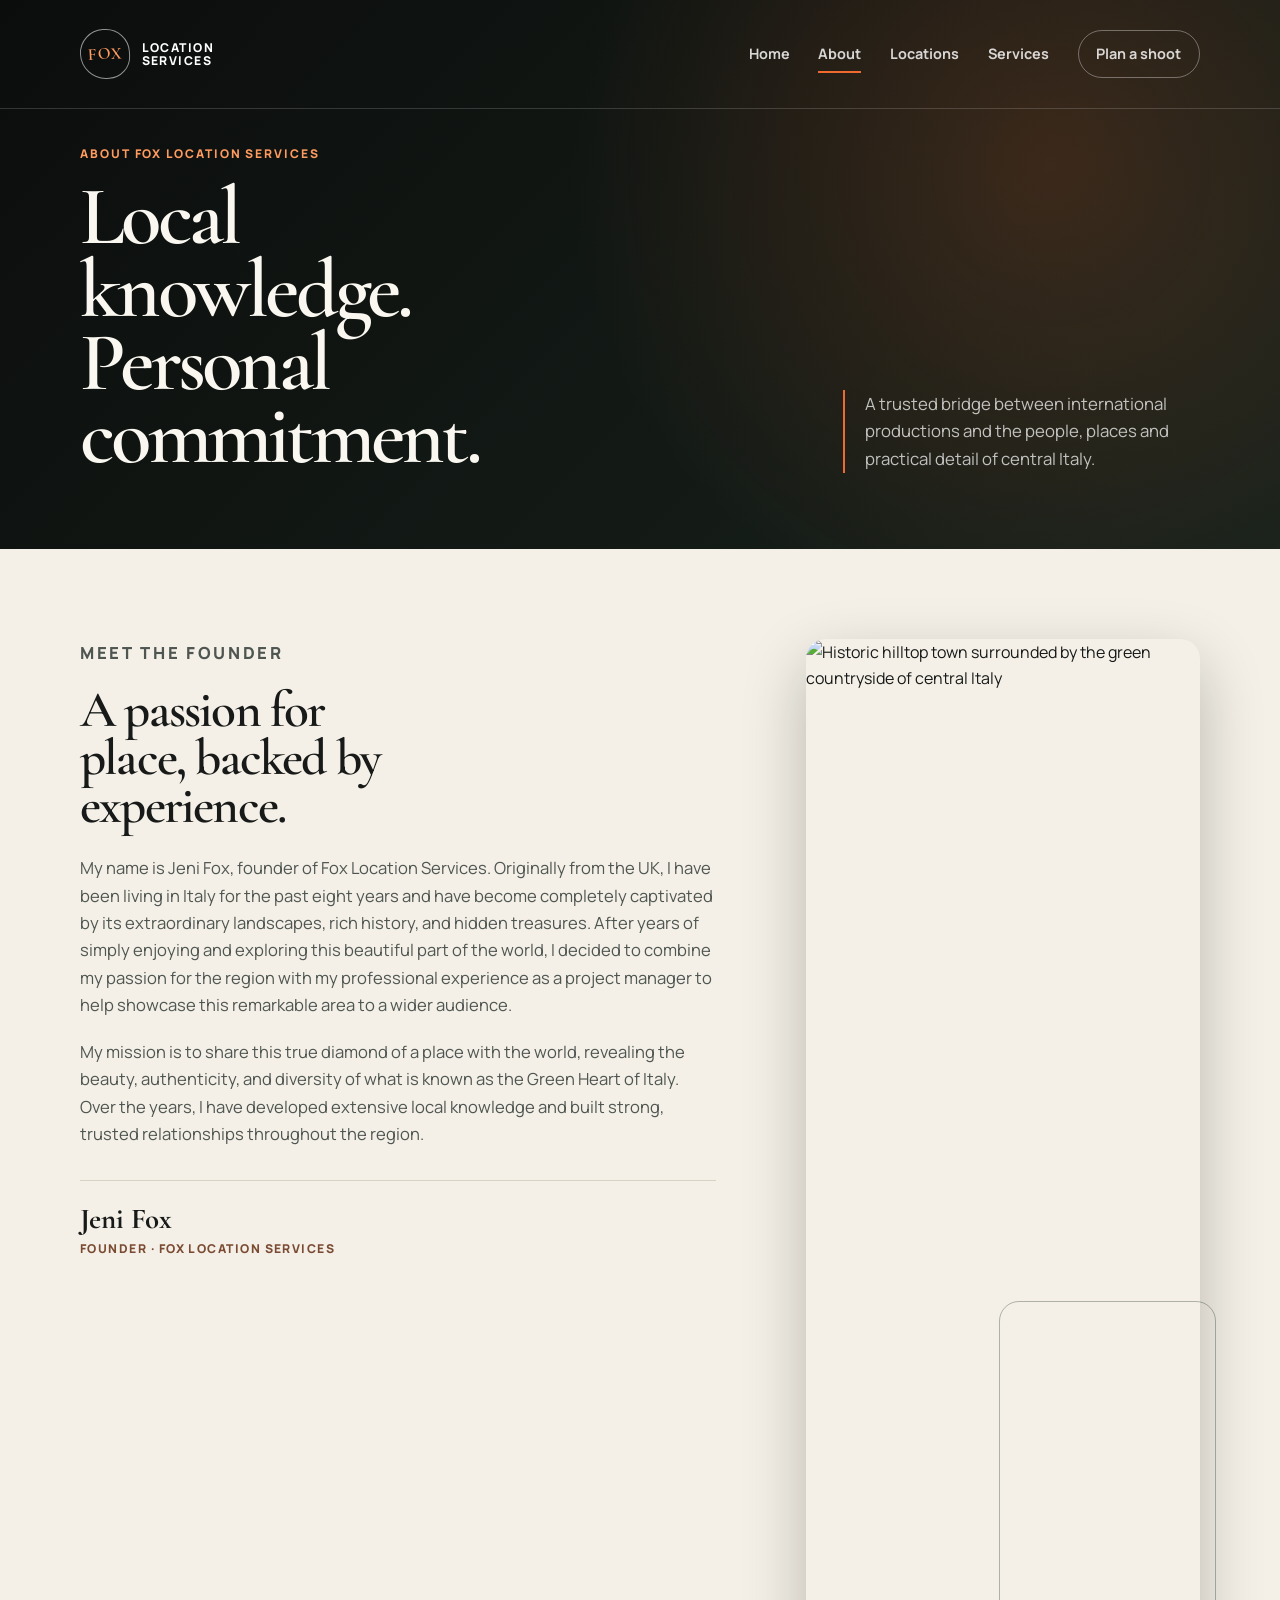
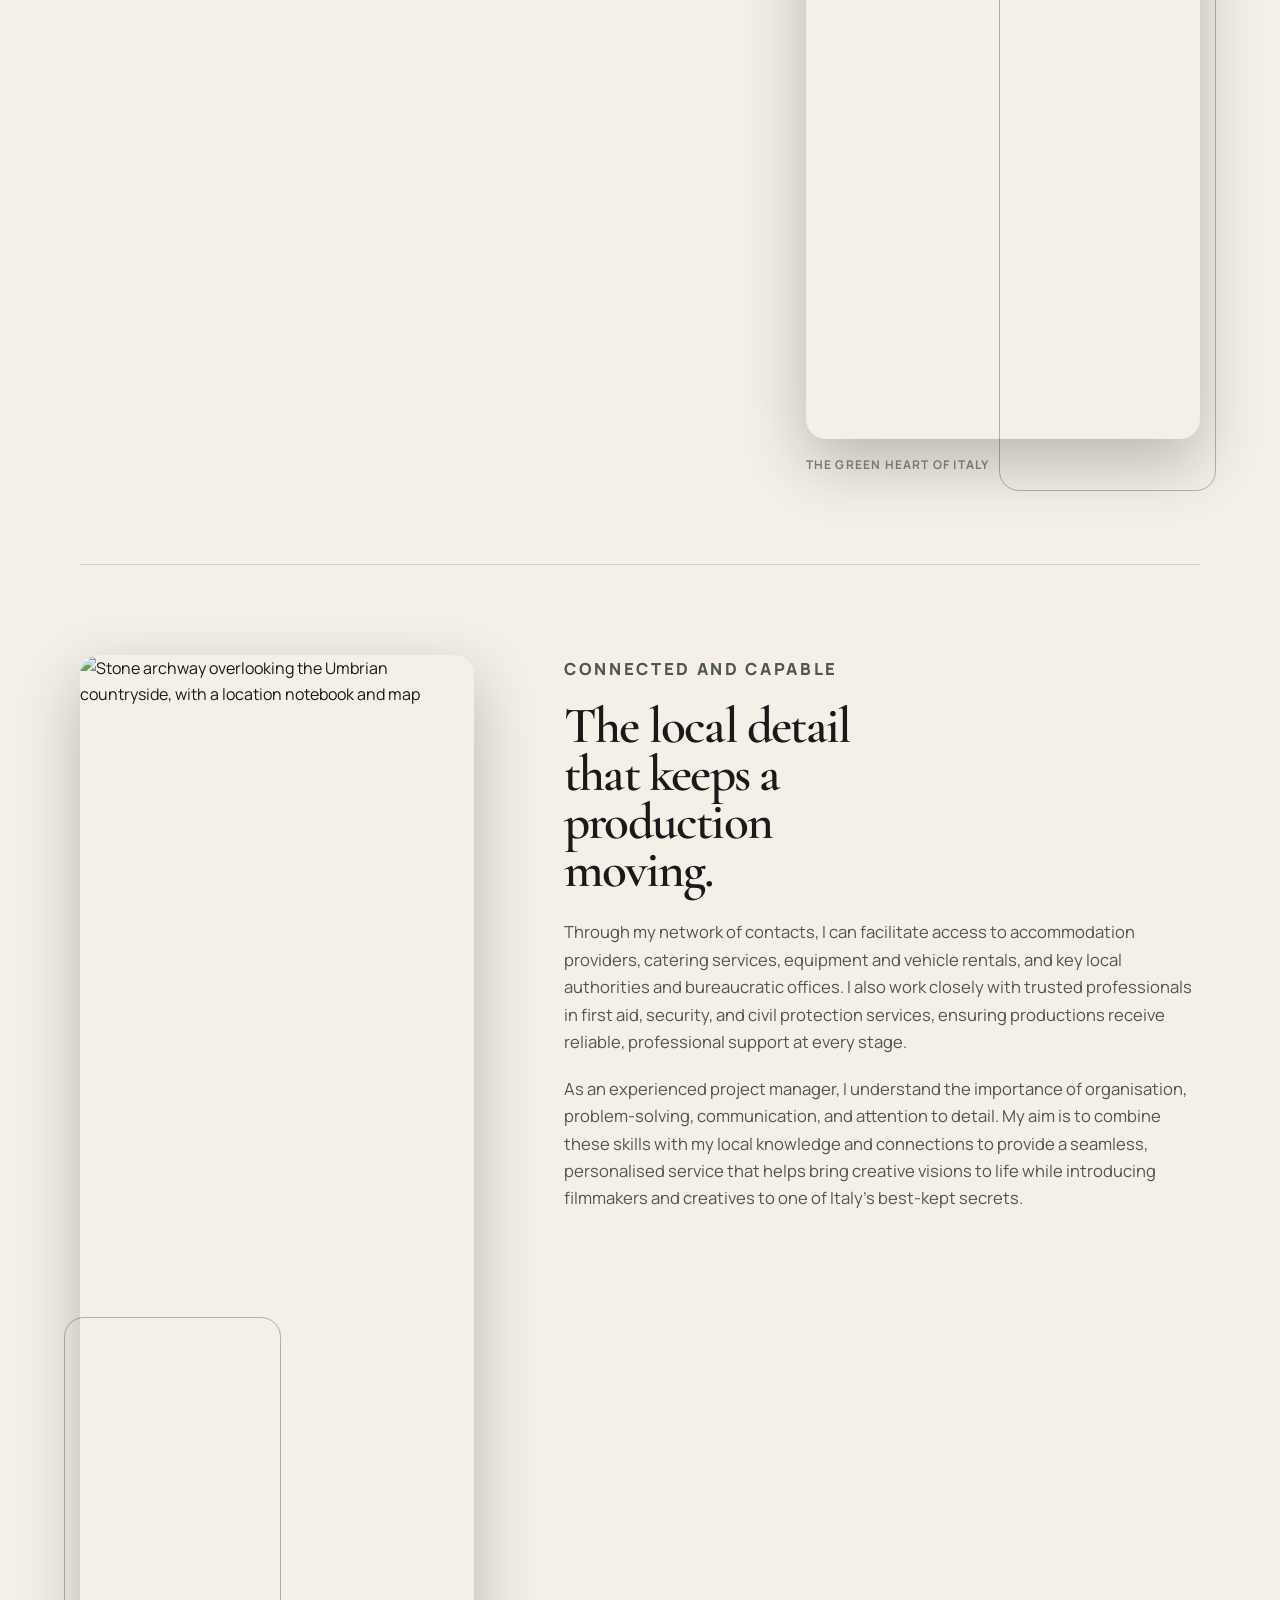
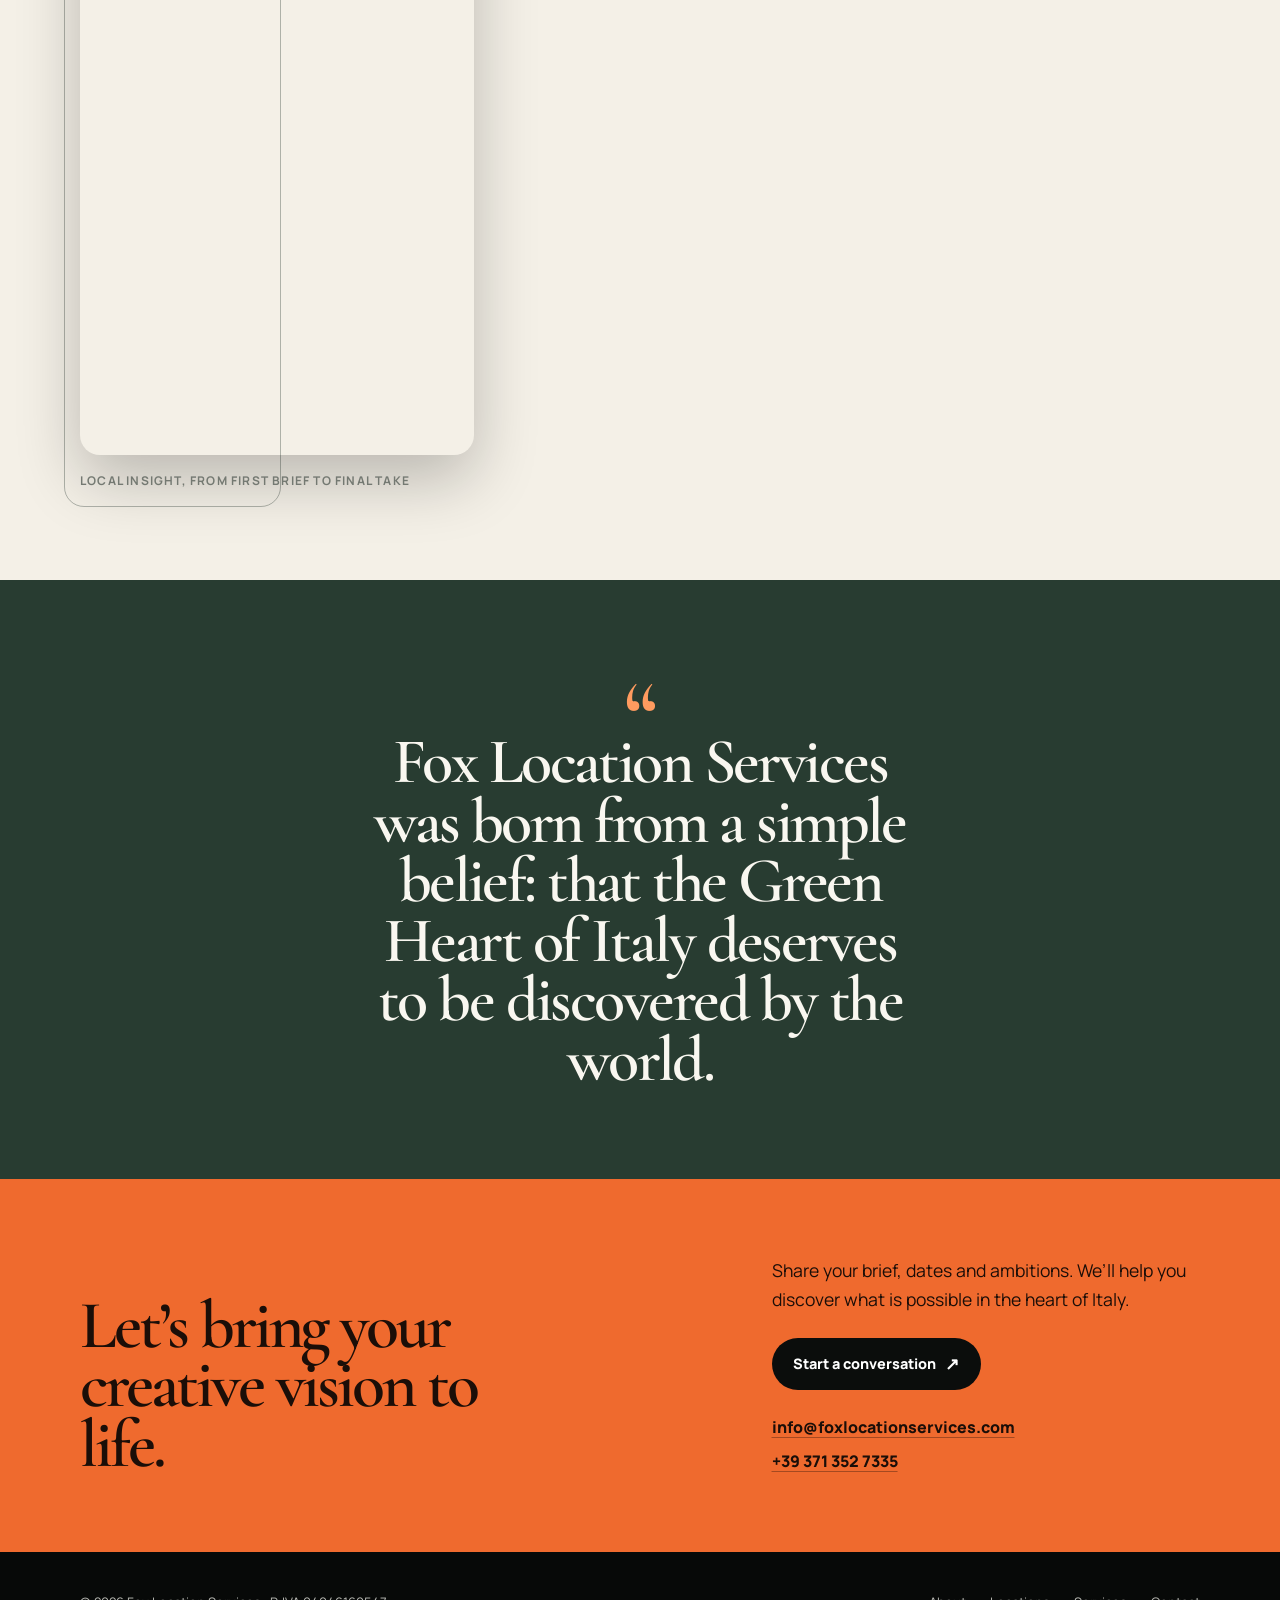
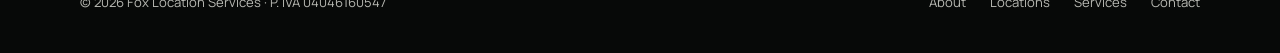
==== about.html @ b71a56cc "Rename AboutUs.html to about.html" ====
<!doctype html>
<html lang="en">
<head>
  <meta charset="utf-8">
  <meta name="viewport" content="width=device-width, initial-scale=1">
  <meta name="theme-color" content="#0b0d0c">

  <title>About Jeni Fox | Fox Location Services</title>
  <meta name="description" content="Meet Jeni Fox, founder of Fox Location Services and a trusted local production partner in Umbria, Tuscany and central Italy.">

  <link rel="preconnect" href="https://fonts.googleapis.com">
  <link rel="preconnect" href="https://fonts.gstatic.com" crossorigin>
  <link href="https://fonts.googleapis.com/css2?family=Cormorant+Garamond:wght@500;600&family=Manrope:wght@400;600;700;800&display=swap" rel="stylesheet">
  <link rel="stylesheet" href="assets/css/styles.css">
</head>

<body>
  <a class="skip-link" href="#main-content">Skip to content</a>

  <header class="site-header">
    <div class="container header-inner">
      <a class="brand" href="index.html" aria-label="Fox Location Services — home">
        <span class="brand-mark" aria-hidden="true">FOX</span>
        <span class="brand-name">Location<br>Services</span>
      </a>

      <nav class="nav-links" aria-label="Primary navigation">
        <a href="index.html">Home</a>
        <a href="about.html" aria-current="page">About</a>
        <a href="locations.html">Locations</a>
        <a href="index.html#services">Services</a>
        <a class="nav-cta" href="contact.html">Plan a shoot</a>
      </nav>

      <button class="menu-btn" type="button" aria-expanded="false" aria-controls="mobile-menu" aria-label="Open navigation" data-menu-btn>
        <span class="menu-icon" aria-hidden="true"></span>
      </button>
    </div>

    <nav class="mobile-menu" id="mobile-menu" aria-label="Mobile navigation" data-mobile-menu>
      <a href="index.html">Home</a>
      <a href="about.html" aria-current="page">About</a>
      <a href="locations.html">Locations</a>
      <a href="index.html#services">Services</a>
      <a href="contact.html">Plan a shoot</a>
    </nav>
  </header>

  <main id="main-content">
    <section class="about-hero" aria-labelledby="about-page-title">
      <div class="container about-hero-inner">
        <div>
          <p class="eyebrow">About Fox Location Services</p>
          <h1 id="about-page-title">Local knowledge. Personal commitment.</h1>
        </div>
        <p class="about-hero-note">A trusted bridge between international productions and the people, places and practical detail of central Italy.</p>
      </div>
    </section>

    <section class="about-story" aria-label="Our story">
      <div class="container">
        <div class="story-row story-row-image-right">
          <div class="story-copy">
            <p class="eyebrow">Meet the founder</p>
            <h2>A passion for place, backed by experience.</h2>
            <p>My name is Jeni Fox, founder of Fox Location Services. Originally from the UK, I have been living in Italy for the past eight years and have become completely captivated by its extraordinary landscapes, rich history, and hidden treasures. After years of simply enjoying and exploring this beautiful part of the world, I decided to combine my passion for the region with my professional experience as a project manager to help showcase this remarkable area to a wider audience.</p>
            <p>My mission is to share this true diamond of a place with the world, revealing the beauty, authenticity, and diversity of what is known as the Green Heart of Italy. Over the years, I have developed extensive local knowledge and built strong, trusted relationships throughout the region.</p>

            <div class="founder-signoff">
              <strong>Jeni Fox</strong>
              <span>Founder · Fox Location Services</span>
            </div>
          </div>

          <figure class="story-image">
            <img src="assets/img/about/green-heart-hilltown.jpg" alt="Historic hilltop town surrounded by the green countryside of central Italy" width="1120" height="1400">
            <figcaption>The Green Heart of Italy</figcaption>
          </figure>
        </div>

        <div class="story-row story-row-image-left">
          <figure class="story-image">
            <img src="assets/img/about/location-scouting-umbria.jpg" alt="Stone archway overlooking the Umbrian countryside, with a location notebook and map" width="1120" height="1400">
            <figcaption>Local insight, from first brief to final take</figcaption>
          </figure>

          <div class="story-copy">
            <p class="eyebrow">Connected and capable</p>
            <h2>The local detail that keeps a production moving.</h2>
            <p>Through my network of contacts, I can facilitate access to accommodation providers, catering services, equipment and vehicle rentals, and key local authorities and bureaucratic offices. I also work closely with trusted professionals in first aid, security, and civil protection services, ensuring productions receive reliable, professional support at every stage.</p>
            <p>As an experienced project manager, I understand the importance of organisation, problem-solving, communication, and attention to detail. My aim is to combine these skills with my local knowledge and connections to provide a seamless, personalised service that helps bring creative visions to life while introducing filmmakers and creatives to one of Italy’s best-kept secrets.</p>
          </div>
        </div>
      </div>
    </section>

    <section class="belief-band" aria-label="Our founding belief">
      <div class="container">
        <blockquote>Fox Location Services was born from a simple belief: that the Green Heart of Italy deserves to be discovered by the world.</blockquote>
      </div>
    </section>

    <section class="cta-section" aria-labelledby="about-cta-title">
      <div class="container cta-grid">
        <h2 id="about-cta-title">Let’s bring your creative vision to life.</h2>
        <div class="cta-details">
          <p>Share your brief, dates and ambitions. We’ll help you discover what is possible in the heart of Italy.</p>
          <a class="btn btn-dark" href="contact.html">Start a conversation <span class="arrow" aria-hidden="true">↗</span></a>
          <div class="contact-list">
            <a href="mailto:info@foxlocationservices.com">info@foxlocationservices.com</a>
            <a href="tel:+393713527335">+39 371 352 7335</a>
          </div>
        </div>
      </div>
    </section>
  </main>

  <footer class="footer">
    <div class="container footer-inner">
      <div>© <span id="year"></span> Fox Location Services · P. IVA 04046160547</div>
      <nav class="footer-links" aria-label="Footer navigation">
        <a href="about.html">About</a>
        <a href="locations.html">Locations</a>
        <a href="index.html#services">Services</a>
        <a href="contact.html">Contact</a>
      </nav>
    </div>
  </footer>

  <script>
    document.getElementById("year").textContent = new Date().getFullYear();

    const menuButton = document.querySelector("[data-menu-btn]");
    const mobileMenu = document.querySelector("[data-mobile-menu]");

    if (menuButton && mobileMenu) {
      const closeMenu = () => {
        menuButton.setAttribute("aria-expanded", "false");
        menuButton.setAttribute("aria-label", "Open navigation");
        mobileMenu.classList.remove("is-open");
        document.body.classList.remove("menu-open");
      };

      menuButton.addEventListener("click", () => {
        const isOpen = menuButton.getAttribute("aria-expanded") === "true";
        menuButton.setAttribute("aria-expanded", String(!isOpen));
        menuButton.setAttribute("aria-label", isOpen ? "Open navigation" : "Close navigation");
        mobileMenu.classList.toggle("is-open", !isOpen);
        document.body.classList.toggle("menu-open", !isOpen);
      });

      mobileMenu.querySelectorAll("a").forEach((link) => link.addEventListener("click", closeMenu));
      document.addEventListener("keydown", (event) => {
        if (event.key === "Escape") closeMenu();
      });
    }
  </script>
</body>
</html>
---- assets/css/styles.css ----
:root {
  --ink: #0b0d0c;
  --ink-soft: #121614;
  --paper: #f4f0e7;
  --paper-strong: #fffdf8;
  --text: #f9f7f0;
  --muted: #b8b9b3;
  --line: rgba(255, 255, 255, 0.14);
  --orange: #ef6a2e;
  --orange-light: #ff9b5f;
  --green: #283c31;
  --max-width: 1120px;
  --radius: 1.25rem;
  --shadow: 0 1.5rem 4rem rgba(0, 0, 0, 0.24);
  --sans: "Manrope", "Segoe UI", Arial, sans-serif;
  --display: "Cormorant Garamond", Georgia, serif;
}

*,
*::before,
*::after {
  box-sizing: border-box;
}

html {
  scroll-behavior: smooth;
}

body {
  margin: 0;
  background: var(--ink);
  color: var(--text);
  font-family: var(--sans);
  font-size: 1rem;
  line-height: 1.65;
  -webkit-font-smoothing: antialiased;
}

body.menu-open {
  overflow: hidden;
}

img {
  display: block;
  max-width: 100%;
}

a {
  color: inherit;
  text-decoration: none;
}

button,
input,
textarea,
select {
  font: inherit;
}

button,
a {
  -webkit-tap-highlight-color: transparent;
}

:focus-visible {
  outline: 3px solid var(--orange-light);
  outline-offset: 4px;
}

.skip-link {
  position: fixed;
  top: 0.75rem;
  left: 0.75rem;
  z-index: 999;
  padding: 0.7rem 1rem;
  border-radius: 999px;
  background: var(--paper-strong);
  color: var(--ink);
  transform: translateY(-160%);
  transition: transform 180ms ease;
}

.skip-link:focus {
  transform: translateY(0);
}

.container {
  width: min(calc(100% - 2.5rem), var(--max-width));
  margin-inline: auto;
}

.eyebrow {
  margin: 0 0 1rem;
  color: var(--orange-light);
  font-size: 0.75rem;
  font-weight: 800;
  letter-spacing: 0.16em;
  text-transform: uppercase;
}

.section {
  padding-block: clamp(4rem, 7vw, 6.5rem);
}

.section-light {
  background: var(--paper);
  color: #171a18;
}

.section-header {
  display: grid;
  grid-template-columns: minmax(0, 1fr) minmax(18rem, 0.65fr);
  gap: 2rem;
  align-items: end;
  margin-bottom: 3rem;
}

.section-title {
  max-width: 16ch;
  margin: 0;
  font-family: var(--display);
  font-size: clamp(2.8rem, 6vw, 5.4rem);
  font-weight: 600;
  letter-spacing: -0.035em;
  line-height: 0.95;
}

.section-title.small {
  font-size: clamp(2.35rem, 4vw, 3.7rem);
}

.lead {
  max-width: 43rem;
  margin: 0;
  color: #555b57;
  font-size: clamp(1.05rem, 1.8vw, 1.25rem);
}

.site-header {
  position: absolute;
  inset: 0 0 auto;
  z-index: 20;
  border-bottom: 1px solid rgba(255, 255, 255, 0.16);
}

.header-inner {
  min-height: 6.75rem;
  display: flex;
  align-items: center;
  justify-content: space-between;
  gap: 2rem;
}

.brand {
  display: inline-flex;
  align-items: center;
  gap: 0.7rem;
  min-width: 0;
}

.brand-mark {
  display: grid;
  width: 3.15rem;
  height: 3.15rem;
  place-items: center;
  border: 1px solid rgba(255, 255, 255, 0.55);
  border-radius: 50% 50% 46% 54%;
  color: var(--orange-light);
  font-family: var(--display);
  font-size: 1.05rem;
  font-weight: 600;
  letter-spacing: 0.05em;
  transform: rotate(-3deg);
}

.brand-name {
  color: white;
  font-size: 0.76rem;
  font-weight: 800;
  letter-spacing: 0.12em;
  line-height: 1.08;
  text-transform: uppercase;
}

.brand-logo {
  width: auto;
  object-fit: contain;
}

.brand-logo.fox {
  width: 9.5rem;
  height: auto;
  border: 1px solid rgba(255, 255, 255, 0.7);
  border-radius: 0.65rem;
  background: white;
}

.brand-logo.text {
  height: 3.2rem;
  margin-left: -0.35rem;
}

.nav-links {
  display: flex;
  align-items: center;
  gap: 1.8rem;
}

.nav-links a {
  position: relative;
  color: rgba(255, 255, 255, 0.82);
  font-size: 0.9rem;
  font-weight: 700;
}

.nav-links a:not(.nav-cta)::after {
  content: "";
  position: absolute;
  right: 0;
  bottom: -0.45rem;
  left: 0;
  height: 2px;
  background: var(--orange);
  transform: scaleX(0);
  transform-origin: right;
  transition: transform 180ms ease;
}

.nav-links a:hover::after,
.nav-links a[aria-current="page"]::after {
  transform: scaleX(1);
  transform-origin: left;
}

.nav-cta {
  padding: 0.7rem 1.1rem;
  border: 1px solid rgba(255, 255, 255, 0.35);
  border-radius: 999px;
  transition: background 180ms ease, color 180ms ease;
}

.nav-cta:hover {
  background: var(--paper-strong);
  color: var(--ink);
}

.menu-btn {
  display: none;
  width: 3rem;
  height: 3rem;
  padding: 0;
  border: 1px solid rgba(255, 255, 255, 0.28);
  border-radius: 50%;
  background: rgba(0, 0, 0, 0.18);
  color: var(--text);
  cursor: pointer;
}

.menu-icon,
.menu-icon::before,
.menu-icon::after {
  display: block;
  width: 1.1rem;
  height: 1px;
  margin: auto;
  background: currentColor;
  transition: transform 180ms ease;
}

.menu-icon {
  position: relative;
}

.menu-icon::before,
.menu-icon::after {
  content: "";
  position: absolute;
  left: 0;
}

.menu-icon::before { top: -0.35rem; }
.menu-icon::after { top: 0.35rem; }

.menu-btn[aria-expanded="true"] .menu-icon {
  background: transparent;
}

.menu-btn[aria-expanded="true"] .menu-icon::before {
  top: 0;
  transform: rotate(45deg);
}

.menu-btn[aria-expanded="true"] .menu-icon::after {
  top: 0;
  transform: rotate(-45deg);
}

.mobile-menu {
  display: none;
}

.hero {
  position: relative;
  min-height: clamp(38rem, 72svh, 43rem);
  display: flex;
  align-items: flex-end;
  isolation: isolate;
  overflow: hidden;
}

.hero-bg {
  position: absolute;
  inset: 0;
  z-index: -2;
  background-position: center;
  background-size: cover;
  transform: scale(1.025);
}

.hero::before {
  content: "";
  position: absolute;
  inset: 0;
  z-index: -1;
  background:
    linear-gradient(90deg, rgba(4, 6, 5, 0.83) 0%, rgba(4, 6, 5, 0.52) 45%, rgba(4, 6, 5, 0.14) 76%),
    linear-gradient(0deg, rgba(4, 6, 5, 0.9) 0%, transparent 55%);
}

.hero-content {
  width: 100%;
  padding-block: 9.25rem 3.5rem;
}

.hero-kicker {
  display: flex;
  align-items: center;
  gap: 0.7rem;
  margin: 0 0 1.2rem;
  color: rgba(255, 255, 255, 0.85);
  font-size: 0.78rem;
  font-weight: 800;
  letter-spacing: 0.14em;
  text-transform: uppercase;
}

.hero-kicker::before {
  content: "";
  width: 2.4rem;
  height: 2px;
  background: var(--orange);
}

.hero h1 {
  max-width: 15ch;
  margin: 0;
  font-family: var(--display);
  font-size: clamp(4rem, 8.5vw, 7.8rem);
  font-weight: 600;
  letter-spacing: -0.045em;
  line-height: 0.88;
  text-wrap: balance;
}

.hero h1.hero-title-long {
  max-width: 19ch;
  font-size: clamp(3.15rem, 5.2vw, 5.15rem);
  line-height: 0.95;
}

.hero-copy {
  max-width: 36rem;
  margin: 1.35rem 0 0;
  color: rgba(255, 255, 255, 0.78);
  font-size: clamp(1.05rem, 1.8vw, 1.3rem);
}

.hero-actions {
  display: flex;
  flex-wrap: wrap;
  gap: 0.8rem;
  margin-top: 2rem;
}

.hero-contact-links {
  display: flex;
  flex-wrap: wrap;
  gap: 0.65rem 1.4rem;
  margin-top: 1.4rem;
  color: rgba(255, 255, 255, 0.72);
  font-size: 0.82rem;
  font-weight: 700;
}

.hero-contact-links a {
  border-bottom: 1px solid rgba(255, 255, 255, 0.32);
  transition: color 180ms ease, border-color 180ms ease;
}

.hero-contact-links a:hover {
  border-color: var(--orange-light);
  color: white;
}

.btn {
  display: inline-flex;
  min-height: 3.25rem;
  align-items: center;
  justify-content: center;
  gap: 0.55rem;
  padding: 0.8rem 1.3rem;
  border: 1px solid transparent;
  border-radius: 999px;
  font-size: 0.9rem;
  font-weight: 800;
  transition: transform 180ms ease, background 180ms ease, border-color 180ms ease;
}

.btn:hover {
  transform: translateY(-2px);
}

.btn-primary {
  background: var(--orange);
  color: #160b06;
}

.btn-primary:hover {
  background: var(--orange-light);
}

.btn-secondary {
  border-color: rgba(255, 255, 255, 0.35);
  background: rgba(9, 12, 10, 0.35);
  color: white;
  backdrop-filter: blur(8px);
}

.btn-dark {
  background: var(--ink);
  color: white;
}

.arrow {
  font-size: 1.15em;
  line-height: 1;
}

.trust-bar {
  border-top: 1px solid var(--line);
  background: #090b0a;
}

.trust-list {
  display: grid;
  grid-template-columns: repeat(4, 1fr);
  margin: 0;
  padding: 1.35rem 0;
  list-style: none;
}

.trust-list li {
  padding-inline: 1.25rem;
  border-right: 1px solid var(--line);
  color: var(--muted);
  font-size: 0.78rem;
  font-weight: 800;
  letter-spacing: 0.08em;
  text-align: center;
  text-transform: uppercase;
}

.trust-list li:last-child {
  border: 0;
}

.positioning-strip {
  padding-block: clamp(3.25rem, 5vw, 4.75rem);
  background: var(--ink-soft);
  text-align: center;
}

.positioning-strip h2 {
  max-width: 23ch;
  margin: 0 auto;
  font-family: var(--display);
  font-size: clamp(2.2rem, 4vw, 3.65rem);
  font-weight: 600;
  letter-spacing: -0.035em;
  line-height: 0.98;
  text-wrap: balance;
}

.positioning-strip h2 span {
  color: var(--orange-light);
}

.intro-grid {
  display: grid;
  grid-template-columns: minmax(0, 1.05fr) minmax(20rem, 0.75fr);
  gap: clamp(3rem, 6vw, 5rem);
  align-items: start;
}

.intro-copy p:not(.eyebrow) {
  max-width: 41rem;
  color: #4f5651;
  font-size: 1.05rem;
}

.intro-copy .lead {
  margin-bottom: 1.5rem;
  color: #2f3531;
  font-size: clamp(1.1rem, 1.8vw, 1.3rem);
  font-weight: 600;
}

.feature-panel {
  position: relative;
  padding: 1.75rem;
  border-radius: var(--radius);
  background: var(--green);
  color: white;
  box-shadow: var(--shadow);
}

.feature-panel::before {
  content: "Local / On set";
  position: absolute;
  top: 1.4rem;
  right: 1.4rem;
  color: rgba(255, 255, 255, 0.42);
  font-size: 0.66rem;
  font-weight: 800;
  letter-spacing: 0.14em;
  text-transform: uppercase;
}

.feature-panel h3 {
  max-width: 12ch;
  margin: 3rem 0 0.75rem;
  font-family: var(--display);
  font-size: 2rem;
  line-height: 1;
}

.feature-panel > p {
  color: rgba(255, 255, 255, 0.7);
}

.check-list {
  margin: 1.8rem 0 0;
  padding: 0;
  list-style: none;
}

.check-list li {
  display: flex;
  gap: 0.8rem;
  padding-block: 0.8rem;
  border-top: 1px solid rgba(255, 255, 255, 0.14);
}

.check-list li::before {
  content: "✓";
  color: var(--orange-light);
  font-weight: 900;
}

.services-grid {
  display: grid;
  grid-template-columns: repeat(3, 1fr);
  gap: 1px;
  border: 1px solid rgba(255, 255, 255, 0.13);
  border-radius: var(--radius);
  background: rgba(255, 255, 255, 0.13);
  overflow: hidden;
}

.service-card {
  min-height: 18rem;
  display: flex;
  flex-direction: column;
  padding: clamp(1.5rem, 3vw, 2.4rem);
  background: var(--ink-soft);
}

.service-number {
  color: var(--orange-light);
  font-size: 0.72rem;
  font-weight: 800;
  letter-spacing: 0.12em;
}

.service-card h3 {
  max-width: 8ch;
  margin: auto 0 1rem;
  font-family: var(--display);
  font-size: clamp(2rem, 3vw, 2.75rem);
  font-weight: 600;
  line-height: 0.95;
}

.service-card p {
  margin: 0;
  color: var(--muted);
}

.location-band {
  position: relative;
  min-height: 30rem;
  display: flex;
  align-items: flex-end;
  isolation: isolate;
  background: url("../img/brand/mountain-views.jpg") center / cover no-repeat;
}

.location-band::before {
  content: "";
  position: absolute;
  inset: 0;
  z-index: -1;
  background: linear-gradient(0deg, rgba(5, 7, 6, 0.93), rgba(5, 7, 6, 0.12) 75%);
}

.location-content {
  width: 100%;
  display: flex;
  align-items: end;
  justify-content: space-between;
  gap: 2rem;
  padding-block: 4rem;
}

.location-content h2 {
  max-width: 13ch;
  margin: 0;
  font-family: var(--display);
  font-size: clamp(2.8rem, 5vw, 4.4rem);
  font-weight: 600;
  letter-spacing: -0.035em;
  line-height: 0.94;
}

.process-grid {
  display: grid;
  grid-template-columns: repeat(3, 1fr);
  gap: 1.75rem;
  margin-top: 2.5rem;
}

.process-step {
  padding-top: 1.3rem;
  border-top: 2px solid #d4cfc4;
}

.process-step span {
  color: #a44820;
  font-size: 0.72rem;
  font-weight: 900;
  letter-spacing: 0.12em;
}

.process-step h3 {
  margin: 1.7rem 0 0.65rem;
  font-family: var(--display);
  font-size: 2rem;
  line-height: 1;
}

.process-step p {
  margin: 0;
  color: #5e635f;
}

.cta-section {
  padding-block: clamp(4rem, 6vw, 5.5rem);
  background: var(--orange);
  color: #1b0e08;
}

.cta-grid {
  display: grid;
  grid-template-columns: 1.1fr 0.8fr;
  gap: clamp(3rem, 8vw, 8rem);
  align-items: end;
}

.cta-grid h2 {
  max-width: 13ch;
  margin: 0;
  font-family: var(--display);
  font-size: clamp(3rem, 5.3vw, 4.8rem);
  font-weight: 600;
  letter-spacing: -0.045em;
  line-height: 0.88;
}

.cta-details p {
  max-width: 34rem;
  margin: 0 0 1.5rem;
  font-size: 1.1rem;
}

.contact-list {
  display: grid;
  gap: 0.5rem;
  margin-top: 1.5rem;
}

.contact-list a {
  width: fit-content;
  font-weight: 800;
  text-decoration: underline;
  text-decoration-color: rgba(27, 14, 8, 0.35);
  text-underline-offset: 0.25rem;
}

.contact-facts {
  display: grid;
  grid-template-columns: repeat(2, minmax(0, 1fr));
  gap: 1px;
  margin-top: 2rem;
  overflow: hidden;
  border: 1px solid rgba(27, 14, 8, 0.2);
  border-radius: 1rem;
  background: rgba(27, 14, 8, 0.2);
}

.contact-fact {
  min-width: 0;
  padding: 1rem;
  background: rgba(255, 255, 255, 0.16);
}

.contact-fact span {
  display: block;
  margin-bottom: 0.2rem;
  font-size: 0.65rem;
  font-weight: 900;
  letter-spacing: 0.12em;
  text-transform: uppercase;
}

.contact-fact strong,
.contact-fact a {
  display: block;
  overflow-wrap: anywhere;
  font-size: 0.85rem;
  font-weight: 800;
}

.footer {
  padding-block: 2.5rem;
  background: #070908;
  color: var(--muted);
  font-size: 0.82rem;
}

.footer-inner {
  display: flex;
  align-items: center;
  justify-content: space-between;
  gap: 2rem;
}

.footer-links {
  display: flex;
  flex-wrap: wrap;
  gap: 1.5rem;
}

.footer a:hover {
  color: white;
}

/* About page */
.about-hero {
  padding-block: 9rem clamp(4rem, 6vw, 5.25rem);
  background:
    radial-gradient(circle at 82% 30%, rgba(239, 106, 46, 0.18), transparent 30rem),
    linear-gradient(135deg, #0b0d0c 0%, #18221c 100%);
}

.about-hero-inner {
  display: grid;
  grid-template-columns: minmax(0, 1fr) minmax(18rem, 0.5fr);
  gap: 3rem;
  align-items: end;
}

.about-hero h1 {
  max-width: 11ch;
  margin: 0;
  font-family: var(--display);
  font-size: clamp(3.5rem, 6.5vw, 5.75rem);
  font-weight: 600;
  letter-spacing: -0.045em;
  line-height: 0.88;
}

.about-hero-note {
  max-width: 27rem;
  margin: 0;
  padding-left: 1.25rem;
  border-left: 2px solid var(--orange);
  color: rgba(255, 255, 255, 0.72);
  font-size: 1.05rem;
}

.about-story {
  background: var(--paper);
  color: #171a18;
}

.story-row {
  display: grid;
  gap: clamp(3rem, 7vw, 5.75rem);
  align-items: start;
  padding-block: clamp(4.5rem, 7vw, 6.5rem);
}

.story-row-image-right {
  grid-template-columns: minmax(0, 1fr) minmax(17rem, 0.62fr);
}

.story-row-image-left {
  grid-template-columns: minmax(17rem, 0.62fr) minmax(0, 1fr);
}

.story-row + .story-row {
  border-top: 1px solid #d8d2c7;
}

.story-row-image-right .story-image {
  grid-column: 2;
  grid-row: 1;
}

.story-row-image-right .story-copy {
  grid-column: 1;
  grid-row: 1;
}

.story-image {
  position: relative;
  width: 100%;
  max-width: 27rem;
  margin: 0;
}

.story-row-image-right .story-image {
  justify-self: end;
}

.story-image::after {
  content: "";
  position: absolute;
  right: -1rem;
  bottom: -1rem;
  width: 55%;
  height: 55%;
  z-index: 0;
  border: 1px solid rgba(72, 84, 76, 0.4);
  border-radius: var(--radius);
}

.story-row-image-left .story-image::after {
  right: auto;
  left: -1rem;
}

.story-image img {
  position: relative;
  z-index: 1;
  width: 100%;
  aspect-ratio: 4 / 5;
  border-radius: var(--radius);
  object-fit: cover;
  box-shadow: var(--shadow);
}

.story-image figcaption {
  position: relative;
  z-index: 2;
  margin-top: 1rem;
  color: #747972;
  font-size: 0.75rem;
  font-weight: 700;
  letter-spacing: 0.1em;
  text-transform: uppercase;
}

.story-copy h2 {
  max-width: 13ch;
  margin: 0 0 1.5rem;
  font-family: var(--display);
  font-size: clamp(2.55rem, 4vw, 3.8rem);
  font-weight: 600;
  letter-spacing: -0.035em;
  line-height: 0.94;
}

.story-copy p {
  max-width: 43rem;
  margin: 0 0 1.2rem;
  color: #4f5651;
  font-size: 1.04rem;
}

.story-copy p:last-child {
  margin-bottom: 0;
}

.founder-signoff {
  margin-top: 2rem;
  padding-top: 1.5rem;
  border-top: 1px solid #d8d2c7;
}

.founder-signoff strong {
  display: block;
  color: #171a18;
  font-family: var(--display);
  font-size: 1.8rem;
  line-height: 1;
}

.founder-signoff span {
  color: #7b4a32;
  font-size: 0.76rem;
  font-weight: 800;
  letter-spacing: 0.12em;
  text-transform: uppercase;
}

.belief-band {
  padding-block: clamp(4.5rem, 7vw, 6.5rem);
  background: var(--green);
  text-align: center;
}

.belief-band blockquote {
  max-width: 18ch;
  margin: 0 auto;
  font-family: var(--display);
  font-size: clamp(2.7rem, 5vw, 4.8rem);
  font-weight: 600;
  letter-spacing: -0.04em;
  line-height: 0.93;
}

.belief-band blockquote::before {
  content: "“";
  display: block;
  height: 0.65em;
  color: var(--orange-light);
  font-size: 1.5em;
}

@media (max-width: 900px) {
  .nav-links {
    display: none;
  }

  .menu-btn {
    display: block;
  }

  .mobile-menu {
    position: fixed;
    inset: 0;
    z-index: -1;
    display: flex;
    flex-direction: column;
    justify-content: center;
    gap: 0.4rem;
    padding: 7rem 1.25rem 2rem;
    background: rgba(8, 11, 9, 0.98);
    opacity: 0;
    pointer-events: none;
    transform: translateY(-1rem);
    transition: opacity 180ms ease, transform 180ms ease;
  }

  .mobile-menu.is-open {
    opacity: 1;
    pointer-events: auto;
    transform: translateY(0);
  }

  .mobile-menu a {
    padding: 0.75rem 0;
    border-bottom: 1px solid var(--line);
    font-family: var(--display);
    font-size: clamp(2.2rem, 11vw, 4rem);
    line-height: 1;
  }

  .section-header,
  .intro-grid,
  .cta-grid,
  .about-hero-inner,
  .story-row {
    grid-template-columns: 1fr;
  }

  .story-row-image-right .story-image,
  .story-row-image-right .story-copy {
    grid-column: auto;
    grid-row: auto;
  }

  .story-row-image-right .story-copy {
    order: 1;
  }

  .story-row-image-right .story-image {
    order: 2;
  }

  .story-image {
    width: min(100%, 34rem);
  }

  .story-row-image-right .story-image {
    margin-left: auto;
  }

  .services-grid {
    grid-template-columns: 1fr;
  }

  .service-card {
    min-height: 18rem;
  }

  .trust-list {
    grid-template-columns: repeat(2, 1fr);
  }

  .trust-list li:nth-child(2) {
    border-right: 0;
  }

  .trust-list li:nth-child(-n + 2) {
    border-bottom: 1px solid var(--line);
  }
}

@media (max-width: 640px) {
  .container {
    width: min(calc(100% - 2rem), var(--max-width));
  }

  .header-inner {
    min-height: 5.25rem;
  }

  .brand-logo.fox {
    width: 7.75rem;
    height: auto;
  }

  .brand-logo.text {
    height: 2.45rem;
  }

  .brand-mark {
    width: 2.8rem;
    height: 2.8rem;
  }

  .hero {
    min-height: 39rem;
  }

  .hero-content {
    padding-block: 8.5rem 3rem;
  }

  .hero h1 {
    font-size: clamp(3.35rem, 16vw, 5rem);
  }

  .hero h1.hero-title-long {
    font-size: clamp(2.85rem, 11.5vw, 3.8rem);
  }

  .about-hero {
    padding-block: 8rem 3.75rem;
  }

  .about-hero h1 {
    font-size: clamp(3.1rem, 14vw, 4.5rem);
  }

  .story-image::after {
    right: -0.45rem;
    bottom: -0.45rem;
  }

  .story-row-image-left .story-image::after {
    left: -0.45rem;
  }

  .hero-actions,
  .hero-actions .btn {
    width: 100%;
  }

  .hero-contact-links {
    align-items: flex-start;
    flex-direction: column;
  }

  .trust-list li {
    padding: 0.85rem 0.5rem;
    font-size: 0.66rem;
  }

  .location-content {
    align-items: stretch;
    flex-direction: column;
  }

  .process-grid {
    grid-template-columns: 1fr;
  }

  .contact-facts {
    grid-template-columns: 1fr;
  }

  .footer-inner {
    align-items: flex-start;
    flex-direction: column;
  }
}

@media (prefers-reduced-motion: reduce) {
  html {
    scroll-behavior: auto;
  }

  *,
  *::before,
  *::after {
    scroll-behavior: auto !important;
    transition-duration: 0.01ms !important;
  }
}
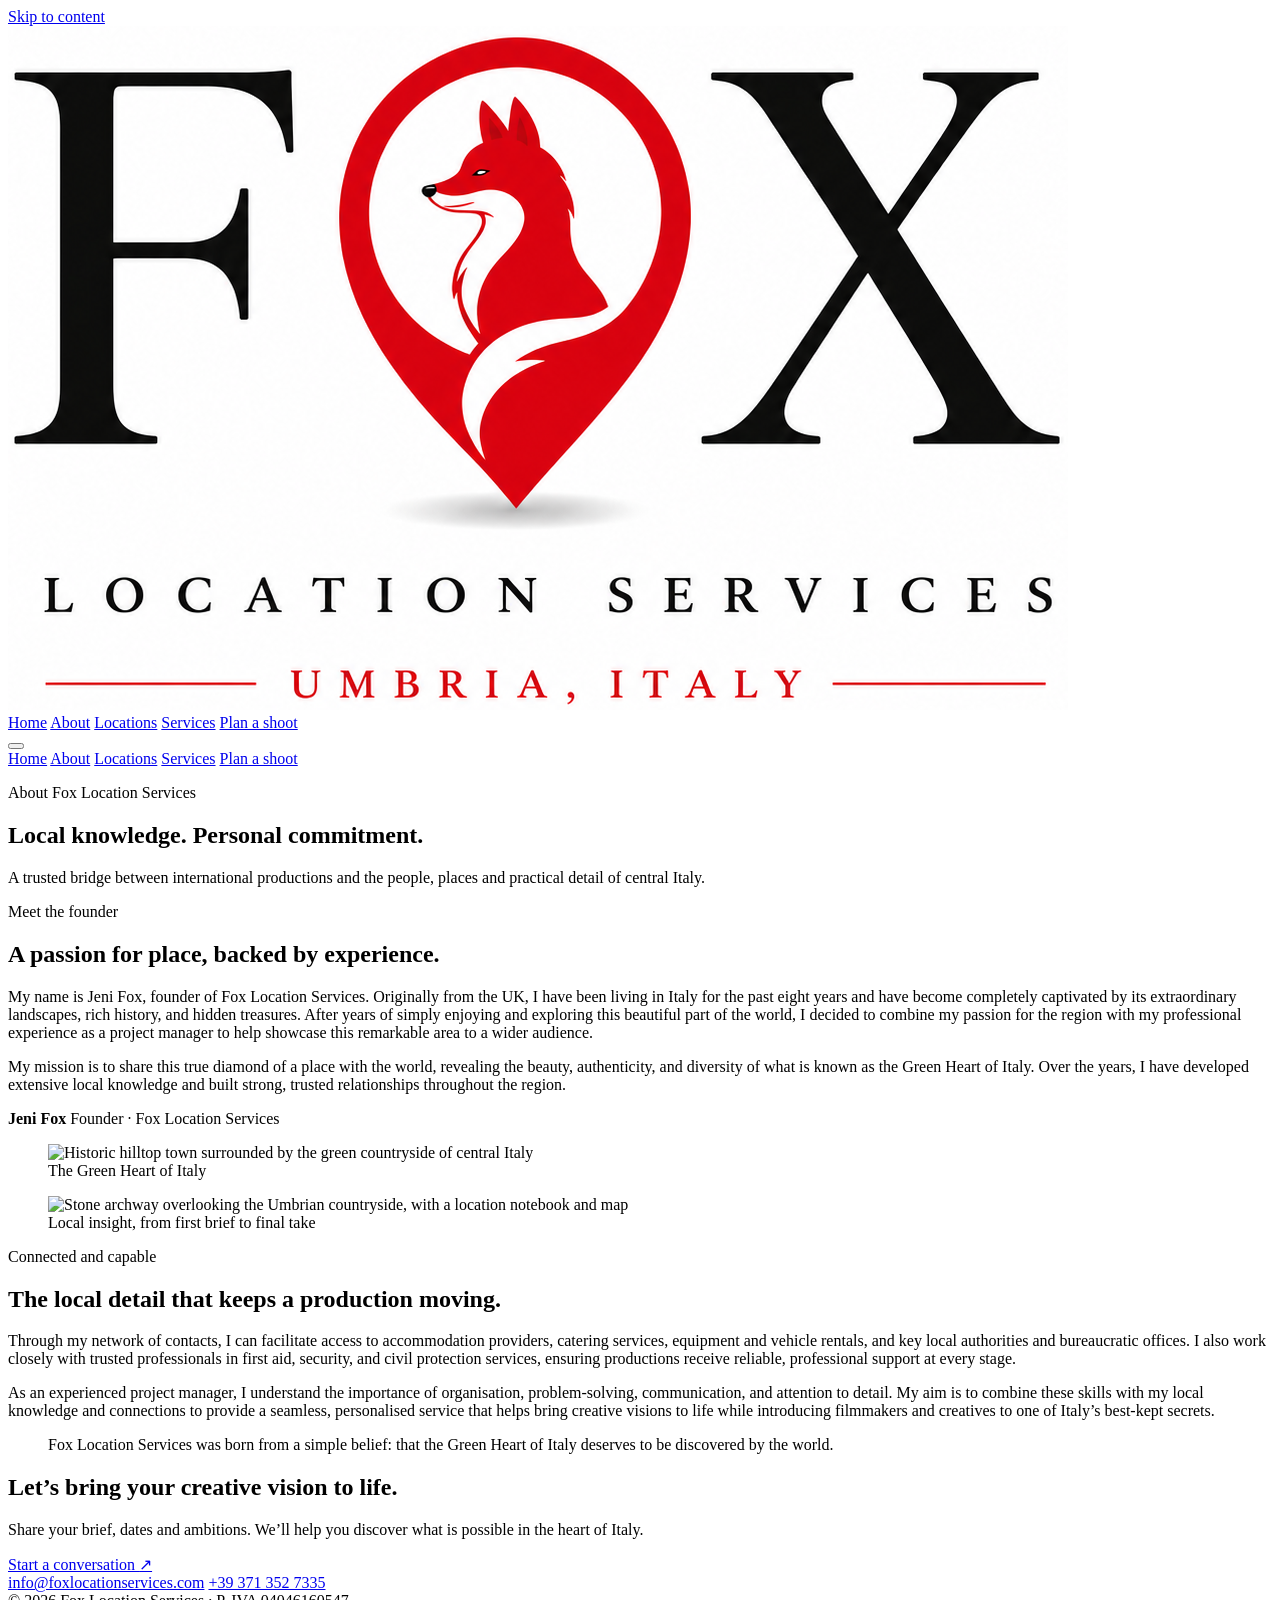
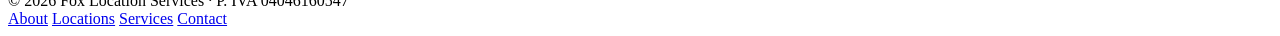
==== commit f1cf5d8d: "Update links to AboutUs.html in about.html" ====
--- a/about.html
+++ b/about.html
@@ -20,13 +20,12 @@
   <header class="site-header">
     <div class="container header-inner">
       <a class="brand" href="index.html" aria-label="Fox Location Services — home">
-        <span class="brand-mark" aria-hidden="true">FOX</span>
-        <span class="brand-name">Location<br>Services</span>
+        <img class="brand-logo fox" src="assets/img/brand/CastleFox.png" alt="Fox Location Services, Umbria, Italy" width="1060" height="684">
       </a>
 
       <nav class="nav-links" aria-label="Primary navigation">
         <a href="index.html">Home</a>
-        <a href="about.html" aria-current="page">About</a>
+        <a href="AboutUs.html" aria-current="page">About</a>
         <a href="locations.html">Locations</a>
         <a href="index.html#services">Services</a>
         <a class="nav-cta" href="contact.html">Plan a shoot</a>
@@ -39,7 +38,7 @@
 
     <nav class="mobile-menu" id="mobile-menu" aria-label="Mobile navigation" data-mobile-menu>
       <a href="index.html">Home</a>
-      <a href="about.html" aria-current="page">About</a>
+      <a href="AboutUs.html" aria-current="page">About</a>
       <a href="locations.html">Locations</a>
       <a href="index.html#services">Services</a>
       <a href="contact.html">Plan a shoot</a>
@@ -73,14 +72,14 @@
           </div>
 
           <figure class="story-image">
-            <img src="assets/img/about/green-heart-hilltown.jpg" alt="Historic hilltop town surrounded by the green countryside of central Italy" width="1120" height="1400">
+            <img src="assets/img/about/green-heart-hilltown.jpg" alt="Historic hilltop town surrounded by the green countryside of central Italy" width="1120" height="1400" onerror="this.onerror=null;this.src='MoutainViews.png';">
             <figcaption>The Green Heart of Italy</figcaption>
           </figure>
         </div>
 
         <div class="story-row story-row-image-left">
           <figure class="story-image">
-            <img src="assets/img/about/location-scouting-umbria.jpg" alt="Stone archway overlooking the Umbrian countryside, with a location notebook and map" width="1120" height="1400">
+            <img src="assets/img/about/location-scouting-umbria.jpg" alt="Stone archway overlooking the Umbrian countryside, with a location notebook and map" width="1120" height="1400" onerror="this.onerror=null;this.src='MoutainViews.png';">
             <figcaption>Local insight, from first brief to final take</figcaption>
           </figure>
 
@@ -119,7 +118,7 @@
     <div class="container footer-inner">
       <div>© <span id="year"></span> Fox Location Services · P. IVA 04046160547</div>
       <nav class="footer-links" aria-label="Footer navigation">
-        <a href="about.html">About</a>
+        <a href="AboutUs.html">About</a>
         <a href="locations.html">Locations</a>
         <a href="index.html#services">Services</a>
         <a href="contact.html">Contact</a>
--- a/assets/css/styles.css
+++ b/assets/css/styles.css
@@ -1,1152 +1,158 @@
-:root {
-  --ink: #0b0d0c;
-  --ink-soft: #121614;
-  --paper: #f4f0e7;
-  --paper-strong: #fffdf8;
-  --text: #f9f7f0;
-  --muted: #b8b9b3;
-  --line: rgba(255, 255, 255, 0.14);
-  --orange: #ef6a2e;
-  --orange-light: #ff9b5f;
-  --green: #283c31;
-  --max-width: 1120px;
-  --radius: 1.25rem;
-  --shadow: 0 1.5rem 4rem rgba(0, 0, 0, 0.24);
-  --sans: "Manrope", "Segoe UI", Arial, sans-serif;
-  --display: "Cormorant Garamond", Georgia, serif;
-}
+<!doctype html>
+<html lang="en">
+<head>
+  <meta charset="utf-8">
+  <meta name="viewport" content="width=device-width, initial-scale=1">
+  <meta name="theme-color" content="#0b0d0c">
 
-*,
-*::before,
-*::after {
-  box-sizing: border-box;
-}
+  <title>About Jeni Fox | Fox Location Services</title>
+  <meta name="description" content="Meet Jeni Fox, founder of Fox Location Services and a trusted local production partner in Umbria, Tuscany and central Italy.">
 
-html {
-  scroll-behavior: smooth;
-}
+  <link rel="preconnect" href="https://fonts.googleapis.com">
+  <link rel="preconnect" href="https://fonts.gstatic.com" crossorigin>
+  <link href="https://fonts.googleapis.com/css2?family=Cormorant+Garamond:wght@500;600&family=Manrope:wght@400;600;700;800&display=swap" rel="stylesheet">
+  <link rel="stylesheet" href="assets/css/styles.css">
+</head>
 
-body {
-  margin: 0;
-  background: var(--ink);
-  color: var(--text);
-  font-family: var(--sans);
-  font-size: 1rem;
-  line-height: 1.65;
-  -webkit-font-smoothing: antialiased;
-}
+<body>
+  <a class="skip-link" href="#main-content">Skip to content</a>
 
-body.menu-open {
-  overflow: hidden;
-}
+  <header class="site-header">
+    <div class="container header-inner">
+      <a class="brand" href="index.html" aria-label="Fox Location Services — home">
+        <img class="brand-logo fox" src="assets/img/brand/CastleFox.png" alt="Fox Location Services, Umbria, Italy" width="1060" height="684">
+      </a>
 
-img {
-  display: block;
-  max-width: 100%;
-}
+      <nav class="nav-links" aria-label="Primary navigation">
+        <a href="index.html">Home</a>
+        <a href="AboutUs.html" aria-current="page">About</a>
+        <a href="locations.html">Locations</a>
+        <a href="index.html#services">Services</a>
+        <a class="nav-cta" href="contact.html">Plan a shoot</a>
+      </nav>
 
-a {
-  color: inherit;
-  text-decoration: none;
-}
+      <button class="menu-btn" type="button" aria-expanded="false" aria-controls="mobile-menu" aria-label="Open navigation" data-menu-btn>
+        <span class="menu-icon" aria-hidden="true"></span>
+      </button>
+    </div>
 
-button,
-input,
-textarea,
-select {
-  font: inherit;
-}
+    <nav class="mobile-menu" id="mobile-menu" aria-label="Mobile navigation" data-mobile-menu>
+      <a href="index.html">Home</a>
+      <a href="AboutUs.html" aria-current="page">About</a>
+      <a href="locations.html">Locations</a>
+      <a href="index.html#services">Services</a>
+      <a href="contact.html">Plan a shoot</a>
+    </nav>
+  </header>
 
-button,
-a {
-  -webkit-tap-highlight-color: transparent;
-}
+  <main id="main-content">
+    <section class="about-hero" aria-labelledby="about-page-title">
+      <div class="container about-hero-inner">
+        <div>
+          <p class="eyebrow">About Fox Location Services</p>
+          <h1 id="about-page-title">Local knowledge. Personal commitment.</h1>
+        </div>
+        <p class="about-hero-note">A trusted bridge between international productions and the people, places and practical detail of central Italy.</p>
+      </div>
+    </section>
 
-:focus-visible {
-  outline: 3px solid var(--orange-light);
-  outline-offset: 4px;
-}
+    <section class="about-story" aria-label="Our story">
+      <div class="container">
+        <div class="story-row story-row-image-right">
+          <div class="story-copy">
+            <p class="eyebrow">Meet the founder</p>
+            <h2>A passion for place, backed by experience.</h2>
+            <p>My name is Jeni Fox, founder of Fox Location Services. Originally from the UK, I have been living in Italy for the past eight years and have become completely captivated by its extraordinary landscapes, rich history, and hidden treasures. After years of simply enjoying and exploring this beautiful part of the world, I decided to combine my passion for the region with my professional experience as a project manager to help showcase this remarkable area to a wider audience.</p>
+            <p>My mission is to share this true diamond of a place with the world, revealing the beauty, authenticity, and diversity of what is known as the Green Heart of Italy. Over the years, I have developed extensive local knowledge and built strong, trusted relationships throughout the region.</p>
 
-.skip-link {
-  position: fixed;
-  top: 0.75rem;
-  left: 0.75rem;
-  z-index: 999;
-  padding: 0.7rem 1rem;
-  border-radius: 999px;
-  background: var(--paper-strong);
-  color: var(--ink);
-  transform: translateY(-160%);
-  transition: transform 180ms ease;
-}
+            <div class="founder-signoff">
+              <strong>Jeni Fox</strong>
+              <span>Founder · Fox Location Services</span>
+            </div>
+          </div>
 
-.skip-link:focus {
-  transform: translateY(0);
-}
+          <figure class="story-image">
+            <img src="assets/img/about/green-heart-hilltown.jpg" alt="Historic hilltop town surrounded by the green countryside of central Italy" width="1120" height="1400" onerror="this.onerror=null;this.src='MoutainViews.png';">
+            <figcaption>The Green Heart of Italy</figcaption>
+          </figure>
+        </div>
 
-.container {
-  width: min(calc(100% - 2.5rem), var(--max-width));
-  margin-inline: auto;
-}
+        <div class="story-row story-row-image-left">
+          <figure class="story-image">
+            <img src="assets/img/about/location-scouting-umbria.jpg" alt="Stone archway overlooking the Umbrian countryside, with a location notebook and map" width="1120" height="1400" onerror="this.onerror=null;this.src='MoutainViews.png';">
+            <figcaption>Local insight, from first brief to final take</figcaption>
+          </figure>
 
-.eyebrow {
-  margin: 0 0 1rem;
-  color: var(--orange-light);
-  font-size: 0.75rem;
-  font-weight: 800;
-  letter-spacing: 0.16em;
-  text-transform: uppercase;
-}
+          <div class="story-copy">
+            <p class="eyebrow">Connected and capable</p>
+            <h2>The local detail that keeps a production moving.</h2>
+            <p>Through my network of contacts, I can facilitate access to accommodation providers, catering services, equipment and vehicle rentals, and key local authorities and bureaucratic offices. I also work closely with trusted professionals in first aid, security, and civil protection services, ensuring productions receive reliable, professional support at every stage.</p>
+            <p>As an experienced project manager, I understand the importance of organisation, problem-solving, communication, and attention to detail. My aim is to combine these skills with my local knowledge and connections to provide a seamless, personalised service that helps bring creative visions to life while introducing filmmakers and creatives to one of Italy’s best-kept secrets.</p>
+          </div>
+        </div>
+      </div>
+    </section>
 
-.section {
-  padding-block: clamp(4rem, 7vw, 6.5rem);
-}
+    <section class="belief-band" aria-label="Our founding belief">
+      <div class="container">
+        <blockquote>Fox Location Services was born from a simple belief: that the Green Heart of Italy deserves to be discovered by the world.</blockquote>
+      </div>
+    </section>
 
-.section-light {
-  background: var(--paper);
-  color: #171a18;
-}
+    <section class="cta-section" aria-labelledby="about-cta-title">
+      <div class="container cta-grid">
+        <h2 id="about-cta-title">Let’s bring your creative vision to life.</h2>
+        <div class="cta-details">
+          <p>Share your brief, dates and ambitions. We’ll help you discover what is possible in the heart of Italy.</p>
+          <a class="btn btn-dark" href="contact.html">Start a conversation <span class="arrow" aria-hidden="true">↗</span></a>
+          <div class="contact-list">
+            <a href="mailto:info@foxlocationservices.com">info@foxlocationservices.com</a>
+            <a href="tel:+393713527335">+39 371 352 7335</a>
+          </div>
+        </div>
+      </div>
+    </section>
+  </main>
 
-.section-header {
-  display: grid;
-  grid-template-columns: minmax(0, 1fr) minmax(18rem, 0.65fr);
-  gap: 2rem;
-  align-items: end;
-  margin-bottom: 3rem;
-}
+  <footer class="footer">
+    <div class="container footer-inner">
+      <div>© <span id="year"></span> Fox Location Services · P. IVA 04046160547</div>
+      <nav class="footer-links" aria-label="Footer navigation">
+        <a href="AboutUs.html">About</a>
+        <a href="locations.html">Locations</a>
+        <a href="index.html#services">Services</a>
+        <a href="contact.html">Contact</a>
+      </nav>
+    </div>
+  </footer>
 
-.section-title {
-  max-width: 16ch;
-  margin: 0;
-  font-family: var(--display);
-  font-size: clamp(2.8rem, 6vw, 5.4rem);
-  font-weight: 600;
-  letter-spacing: -0.035em;
-  line-height: 0.95;
-}
+  <script>
+    document.getElementById("year").textContent = new Date().getFullYear();
 
-.section-title.small {
-  font-size: clamp(2.35rem, 4vw, 3.7rem);
-}
+    const menuButton = document.querySelector("[data-menu-btn]");
+    const mobileMenu = document.querySelector("[data-mobile-menu]");
 
-.lead {
-  max-width: 43rem;
-  margin: 0;
-  color: #555b57;
-  font-size: clamp(1.05rem, 1.8vw, 1.25rem);
-}
+    if (menuButton && mobileMenu) {
+      const closeMenu = () => {
+        menuButton.setAttribute("aria-expanded", "false");
+        menuButton.setAttribute("aria-label", "Open navigation");
+        mobileMenu.classList.remove("is-open");
+        document.body.classList.remove("menu-open");
+      };
 
-.site-header {
-  position: absolute;
-  inset: 0 0 auto;
-  z-index: 20;
-  border-bottom: 1px solid rgba(255, 255, 255, 0.16);
-}
+      menuButton.addEventListener("click", () => {
+        const isOpen = menuButton.getAttribute("aria-expanded") === "true";
+        menuButton.setAttribute("aria-expanded", String(!isOpen));
+        menuButton.setAttribute("aria-label", isOpen ? "Open navigation" : "Close navigation");
+        mobileMenu.classList.toggle("is-open", !isOpen);
+        document.body.classList.toggle("menu-open", !isOpen);
+      });
 
-.header-inner {
-  min-height: 6.75rem;
-  display: flex;
-  align-items: center;
-  justify-content: space-between;
-  gap: 2rem;
-}
-
-.brand {
-  display: inline-flex;
-  align-items: center;
-  gap: 0.7rem;
-  min-width: 0;
-}
-
-.brand-mark {
-  display: grid;
-  width: 3.15rem;
-  height: 3.15rem;
-  place-items: center;
-  border: 1px solid rgba(255, 255, 255, 0.55);
-  border-radius: 50% 50% 46% 54%;
-  color: var(--orange-light);
-  font-family: var(--display);
-  font-size: 1.05rem;
-  font-weight: 600;
-  letter-spacing: 0.05em;
-  transform: rotate(-3deg);
-}
-
-.brand-name {
-  color: white;
-  font-size: 0.76rem;
-  font-weight: 800;
-  letter-spacing: 0.12em;
-  line-height: 1.08;
-  text-transform: uppercase;
-}
-
-.brand-logo {
-  width: auto;
-  object-fit: contain;
-}
-
-.brand-logo.fox {
-  width: 9.5rem;
-  height: auto;
-  border: 1px solid rgba(255, 255, 255, 0.7);
-  border-radius: 0.65rem;
-  background: white;
-}
-
-.brand-logo.text {
-  height: 3.2rem;
-  margin-left: -0.35rem;
-}
-
-.nav-links {
-  display: flex;
-  align-items: center;
-  gap: 1.8rem;
-}
-
-.nav-links a {
-  position: relative;
-  color: rgba(255, 255, 255, 0.82);
-  font-size: 0.9rem;
-  font-weight: 700;
-}
-
-.nav-links a:not(.nav-cta)::after {
-  content: "";
-  position: absolute;
-  right: 0;
-  bottom: -0.45rem;
-  left: 0;
-  height: 2px;
-  background: var(--orange);
-  transform: scaleX(0);
-  transform-origin: right;
-  transition: transform 180ms ease;
-}
-
-.nav-links a:hover::after,
-.nav-links a[aria-current="page"]::after {
-  transform: scaleX(1);
-  transform-origin: left;
-}
-
-.nav-cta {
-  padding: 0.7rem 1.1rem;
-  border: 1px solid rgba(255, 255, 255, 0.35);
-  border-radius: 999px;
-  transition: background 180ms ease, color 180ms ease;
-}
-
-.nav-cta:hover {
-  background: var(--paper-strong);
-  color: var(--ink);
-}
-
-.menu-btn {
-  display: none;
-  width: 3rem;
-  height: 3rem;
-  padding: 0;
-  border: 1px solid rgba(255, 255, 255, 0.28);
-  border-radius: 50%;
-  background: rgba(0, 0, 0, 0.18);
-  color: var(--text);
-  cursor: pointer;
-}
-
-.menu-icon,
-.menu-icon::before,
-.menu-icon::after {
-  display: block;
-  width: 1.1rem;
-  height: 1px;
-  margin: auto;
-  background: currentColor;
-  transition: transform 180ms ease;
-}
-
-.menu-icon {
-  position: relative;
-}
-
-.menu-icon::before,
-.menu-icon::after {
-  content: "";
-  position: absolute;
-  left: 0;
-}
-
-.menu-icon::before { top: -0.35rem; }
-.menu-icon::after { top: 0.35rem; }
-
-.menu-btn[aria-expanded="true"] .menu-icon {
-  background: transparent;
-}
-
-.menu-btn[aria-expanded="true"] .menu-icon::before {
-  top: 0;
-  transform: rotate(45deg);
-}
-
-.menu-btn[aria-expanded="true"] .menu-icon::after {
-  top: 0;
-  transform: rotate(-45deg);
-}
-
-.mobile-menu {
-  display: none;
-}
-
-.hero {
-  position: relative;
-  min-height: clamp(38rem, 72svh, 43rem);
-  display: flex;
-  align-items: flex-end;
-  isolation: isolate;
-  overflow: hidden;
-}
-
-.hero-bg {
-  position: absolute;
-  inset: 0;
-  z-index: -2;
-  background-position: center;
-  background-size: cover;
-  transform: scale(1.025);
-}
-
-.hero::before {
-  content: "";
-  position: absolute;
-  inset: 0;
-  z-index: -1;
-  background:
-    linear-gradient(90deg, rgba(4, 6, 5, 0.83) 0%, rgba(4, 6, 5, 0.52) 45%, rgba(4, 6, 5, 0.14) 76%),
-    linear-gradient(0deg, rgba(4, 6, 5, 0.9) 0%, transparent 55%);
-}
-
-.hero-content {
-  width: 100%;
-  padding-block: 9.25rem 3.5rem;
-}
-
-.hero-kicker {
-  display: flex;
-  align-items: center;
-  gap: 0.7rem;
-  margin: 0 0 1.2rem;
-  color: rgba(255, 255, 255, 0.85);
-  font-size: 0.78rem;
-  font-weight: 800;
-  letter-spacing: 0.14em;
-  text-transform: uppercase;
-}
-
-.hero-kicker::before {
-  content: "";
-  width: 2.4rem;
-  height: 2px;
-  background: var(--orange);
-}
-
-.hero h1 {
-  max-width: 15ch;
-  margin: 0;
-  font-family: var(--display);
-  font-size: clamp(4rem, 8.5vw, 7.8rem);
-  font-weight: 600;
-  letter-spacing: -0.045em;
-  line-height: 0.88;
-  text-wrap: balance;
-}
-
-.hero h1.hero-title-long {
-  max-width: 19ch;
-  font-size: clamp(3.15rem, 5.2vw, 5.15rem);
-  line-height: 0.95;
-}
-
-.hero-copy {
-  max-width: 36rem;
-  margin: 1.35rem 0 0;
-  color: rgba(255, 255, 255, 0.78);
-  font-size: clamp(1.05rem, 1.8vw, 1.3rem);
-}
-
-.hero-actions {
-  display: flex;
-  flex-wrap: wrap;
-  gap: 0.8rem;
-  margin-top: 2rem;
-}
-
-.hero-contact-links {
-  display: flex;
-  flex-wrap: wrap;
-  gap: 0.65rem 1.4rem;
-  margin-top: 1.4rem;
-  color: rgba(255, 255, 255, 0.72);
-  font-size: 0.82rem;
-  font-weight: 700;
-}
-
-.hero-contact-links a {
-  border-bottom: 1px solid rgba(255, 255, 255, 0.32);
-  transition: color 180ms ease, border-color 180ms ease;
-}
-
-.hero-contact-links a:hover {
-  border-color: var(--orange-light);
-  color: white;
-}
-
-.btn {
-  display: inline-flex;
-  min-height: 3.25rem;
-  align-items: center;
-  justify-content: center;
-  gap: 0.55rem;
-  padding: 0.8rem 1.3rem;
-  border: 1px solid transparent;
-  border-radius: 999px;
-  font-size: 0.9rem;
-  font-weight: 800;
-  transition: transform 180ms ease, background 180ms ease, border-color 180ms ease;
-}
-
-.btn:hover {
-  transform: translateY(-2px);
-}
-
-.btn-primary {
-  background: var(--orange);
-  color: #160b06;
-}
-
-.btn-primary:hover {
-  background: var(--orange-light);
-}
-
-.btn-secondary {
-  border-color: rgba(255, 255, 255, 0.35);
-  background: rgba(9, 12, 10, 0.35);
-  color: white;
-  backdrop-filter: blur(8px);
-}
-
-.btn-dark {
-  background: var(--ink);
-  color: white;
-}
-
-.arrow {
-  font-size: 1.15em;
-  line-height: 1;
-}
-
-.trust-bar {
-  border-top: 1px solid var(--line);
-  background: #090b0a;
-}
-
-.trust-list {
-  display: grid;
-  grid-template-columns: repeat(4, 1fr);
-  margin: 0;
-  padding: 1.35rem 0;
-  list-style: none;
-}
-
-.trust-list li {
-  padding-inline: 1.25rem;
-  border-right: 1px solid var(--line);
-  color: var(--muted);
-  font-size: 0.78rem;
-  font-weight: 800;
-  letter-spacing: 0.08em;
-  text-align: center;
-  text-transform: uppercase;
-}
-
-.trust-list li:last-child {
-  border: 0;
-}
-
-.positioning-strip {
-  padding-block: clamp(3.25rem, 5vw, 4.75rem);
-  background: var(--ink-soft);
-  text-align: center;
-}
-
-.positioning-strip h2 {
-  max-width: 23ch;
-  margin: 0 auto;
-  font-family: var(--display);
-  font-size: clamp(2.2rem, 4vw, 3.65rem);
-  font-weight: 600;
-  letter-spacing: -0.035em;
-  line-height: 0.98;
-  text-wrap: balance;
-}
-
-.positioning-strip h2 span {
-  color: var(--orange-light);
-}
-
-.intro-grid {
-  display: grid;
-  grid-template-columns: minmax(0, 1.05fr) minmax(20rem, 0.75fr);
-  gap: clamp(3rem, 6vw, 5rem);
-  align-items: start;
-}
-
-.intro-copy p:not(.eyebrow) {
-  max-width: 41rem;
-  color: #4f5651;
-  font-size: 1.05rem;
-}
-
-.intro-copy .lead {
-  margin-bottom: 1.5rem;
-  color: #2f3531;
-  font-size: clamp(1.1rem, 1.8vw, 1.3rem);
-  font-weight: 600;
-}
-
-.feature-panel {
-  position: relative;
-  padding: 1.75rem;
-  border-radius: var(--radius);
-  background: var(--green);
-  color: white;
-  box-shadow: var(--shadow);
-}
-
-.feature-panel::before {
-  content: "Local / On set";
-  position: absolute;
-  top: 1.4rem;
-  right: 1.4rem;
-  color: rgba(255, 255, 255, 0.42);
-  font-size: 0.66rem;
-  font-weight: 800;
-  letter-spacing: 0.14em;
-  text-transform: uppercase;
-}
-
-.feature-panel h3 {
-  max-width: 12ch;
-  margin: 3rem 0 0.75rem;
-  font-family: var(--display);
-  font-size: 2rem;
-  line-height: 1;
-}
-
-.feature-panel > p {
-  color: rgba(255, 255, 255, 0.7);
-}
-
-.check-list {
-  margin: 1.8rem 0 0;
-  padding: 0;
-  list-style: none;
-}
-
-.check-list li {
-  display: flex;
-  gap: 0.8rem;
-  padding-block: 0.8rem;
-  border-top: 1px solid rgba(255, 255, 255, 0.14);
-}
-
-.check-list li::before {
-  content: "✓";
-  color: var(--orange-light);
-  font-weight: 900;
-}
-
-.services-grid {
-  display: grid;
-  grid-template-columns: repeat(3, 1fr);
-  gap: 1px;
-  border: 1px solid rgba(255, 255, 255, 0.13);
-  border-radius: var(--radius);
-  background: rgba(255, 255, 255, 0.13);
-  overflow: hidden;
-}
-
-.service-card {
-  min-height: 18rem;
-  display: flex;
-  flex-direction: column;
-  padding: clamp(1.5rem, 3vw, 2.4rem);
-  background: var(--ink-soft);
-}
-
-.service-number {
-  color: var(--orange-light);
-  font-size: 0.72rem;
-  font-weight: 800;
-  letter-spacing: 0.12em;
-}
-
-.service-card h3 {
-  max-width: 8ch;
-  margin: auto 0 1rem;
-  font-family: var(--display);
-  font-size: clamp(2rem, 3vw, 2.75rem);
-  font-weight: 600;
-  line-height: 0.95;
-}
-
-.service-card p {
-  margin: 0;
-  color: var(--muted);
-}
-
-.location-band {
-  position: relative;
-  min-height: 30rem;
-  display: flex;
-  align-items: flex-end;
-  isolation: isolate;
-  background: url("../img/brand/mountain-views.jpg") center / cover no-repeat;
-}
-
-.location-band::before {
-  content: "";
-  position: absolute;
-  inset: 0;
-  z-index: -1;
-  background: linear-gradient(0deg, rgba(5, 7, 6, 0.93), rgba(5, 7, 6, 0.12) 75%);
-}
-
-.location-content {
-  width: 100%;
-  display: flex;
-  align-items: end;
-  justify-content: space-between;
-  gap: 2rem;
-  padding-block: 4rem;
-}
-
-.location-content h2 {
-  max-width: 13ch;
-  margin: 0;
-  font-family: var(--display);
-  font-size: clamp(2.8rem, 5vw, 4.4rem);
-  font-weight: 600;
-  letter-spacing: -0.035em;
-  line-height: 0.94;
-}
-
-.process-grid {
-  display: grid;
-  grid-template-columns: repeat(3, 1fr);
-  gap: 1.75rem;
-  margin-top: 2.5rem;
-}
-
-.process-step {
-  padding-top: 1.3rem;
-  border-top: 2px solid #d4cfc4;
-}
-
-.process-step span {
-  color: #a44820;
-  font-size: 0.72rem;
-  font-weight: 900;
-  letter-spacing: 0.12em;
-}
-
-.process-step h3 {
-  margin: 1.7rem 0 0.65rem;
-  font-family: var(--display);
-  font-size: 2rem;
-  line-height: 1;
-}
-
-.process-step p {
-  margin: 0;
-  color: #5e635f;
-}
-
-.cta-section {
-  padding-block: clamp(4rem, 6vw, 5.5rem);
-  background: var(--orange);
-  color: #1b0e08;
-}
-
-.cta-grid {
-  display: grid;
-  grid-template-columns: 1.1fr 0.8fr;
-  gap: clamp(3rem, 8vw, 8rem);
-  align-items: end;
-}
-
-.cta-grid h2 {
-  max-width: 13ch;
-  margin: 0;
-  font-family: var(--display);
-  font-size: clamp(3rem, 5.3vw, 4.8rem);
-  font-weight: 600;
-  letter-spacing: -0.045em;
-  line-height: 0.88;
-}
-
-.cta-details p {
-  max-width: 34rem;
-  margin: 0 0 1.5rem;
-  font-size: 1.1rem;
-}
-
-.contact-list {
-  display: grid;
-  gap: 0.5rem;
-  margin-top: 1.5rem;
-}
-
-.contact-list a {
-  width: fit-content;
-  font-weight: 800;
-  text-decoration: underline;
-  text-decoration-color: rgba(27, 14, 8, 0.35);
-  text-underline-offset: 0.25rem;
-}
-
-.contact-facts {
-  display: grid;
-  grid-template-columns: repeat(2, minmax(0, 1fr));
-  gap: 1px;
-  margin-top: 2rem;
-  overflow: hidden;
-  border: 1px solid rgba(27, 14, 8, 0.2);
-  border-radius: 1rem;
-  background: rgba(27, 14, 8, 0.2);
-}
-
-.contact-fact {
-  min-width: 0;
-  padding: 1rem;
-  background: rgba(255, 255, 255, 0.16);
-}
-
-.contact-fact span {
-  display: block;
-  margin-bottom: 0.2rem;
-  font-size: 0.65rem;
-  font-weight: 900;
-  letter-spacing: 0.12em;
-  text-transform: uppercase;
-}
-
-.contact-fact strong,
-.contact-fact a {
-  display: block;
-  overflow-wrap: anywhere;
-  font-size: 0.85rem;
-  font-weight: 800;
-}
-
-.footer {
-  padding-block: 2.5rem;
-  background: #070908;
-  color: var(--muted);
-  font-size: 0.82rem;
-}
-
-.footer-inner {
-  display: flex;
-  align-items: center;
-  justify-content: space-between;
-  gap: 2rem;
-}
-
-.footer-links {
-  display: flex;
-  flex-wrap: wrap;
-  gap: 1.5rem;
-}
-
-.footer a:hover {
-  color: white;
-}
-
-/* About page */
-.about-hero {
-  padding-block: 9rem clamp(4rem, 6vw, 5.25rem);
-  background:
-    radial-gradient(circle at 82% 30%, rgba(239, 106, 46, 0.18), transparent 30rem),
-    linear-gradient(135deg, #0b0d0c 0%, #18221c 100%);
-}
-
-.about-hero-inner {
-  display: grid;
-  grid-template-columns: minmax(0, 1fr) minmax(18rem, 0.5fr);
-  gap: 3rem;
-  align-items: end;
-}
-
-.about-hero h1 {
-  max-width: 11ch;
-  margin: 0;
-  font-family: var(--display);
-  font-size: clamp(3.5rem, 6.5vw, 5.75rem);
-  font-weight: 600;
-  letter-spacing: -0.045em;
-  line-height: 0.88;
-}
-
-.about-hero-note {
-  max-width: 27rem;
-  margin: 0;
-  padding-left: 1.25rem;
-  border-left: 2px solid var(--orange);
-  color: rgba(255, 255, 255, 0.72);
-  font-size: 1.05rem;
-}
-
-.about-story {
-  background: var(--paper);
-  color: #171a18;
-}
-
-.story-row {
-  display: grid;
-  gap: clamp(3rem, 7vw, 5.75rem);
-  align-items: start;
-  padding-block: clamp(4.5rem, 7vw, 6.5rem);
-}
-
-.story-row-image-right {
-  grid-template-columns: minmax(0, 1fr) minmax(17rem, 0.62fr);
-}
-
-.story-row-image-left {
-  grid-template-columns: minmax(17rem, 0.62fr) minmax(0, 1fr);
-}
-
-.story-row + .story-row {
-  border-top: 1px solid #d8d2c7;
-}
-
-.story-row-image-right .story-image {
-  grid-column: 2;
-  grid-row: 1;
-}
-
-.story-row-image-right .story-copy {
-  grid-column: 1;
-  grid-row: 1;
-}
-
-.story-image {
-  position: relative;
-  width: 100%;
-  max-width: 27rem;
-  margin: 0;
-}
-
-.story-row-image-right .story-image {
-  justify-self: end;
-}
-
-.story-image::after {
-  content: "";
-  position: absolute;
-  right: -1rem;
-  bottom: -1rem;
-  width: 55%;
-  height: 55%;
-  z-index: 0;
-  border: 1px solid rgba(72, 84, 76, 0.4);
-  border-radius: var(--radius);
-}
-
-.story-row-image-left .story-image::after {
-  right: auto;
-  left: -1rem;
-}
-
-.story-image img {
-  position: relative;
-  z-index: 1;
-  width: 100%;
-  aspect-ratio: 4 / 5;
-  border-radius: var(--radius);
-  object-fit: cover;
-  box-shadow: var(--shadow);
-}
-
-.story-image figcaption {
-  position: relative;
-  z-index: 2;
-  margin-top: 1rem;
-  color: #747972;
-  font-size: 0.75rem;
-  font-weight: 700;
-  letter-spacing: 0.1em;
-  text-transform: uppercase;
-}
-
-.story-copy h2 {
-  max-width: 13ch;
-  margin: 0 0 1.5rem;
-  font-family: var(--display);
-  font-size: clamp(2.55rem, 4vw, 3.8rem);
-  font-weight: 600;
-  letter-spacing: -0.035em;
-  line-height: 0.94;
-}
-
-.story-copy p {
-  max-width: 43rem;
-  margin: 0 0 1.2rem;
-  color: #4f5651;
-  font-size: 1.04rem;
-}
-
-.story-copy p:last-child {
-  margin-bottom: 0;
-}
-
-.founder-signoff {
-  margin-top: 2rem;
-  padding-top: 1.5rem;
-  border-top: 1px solid #d8d2c7;
-}
-
-.founder-signoff strong {
-  display: block;
-  color: #171a18;
-  font-family: var(--display);
-  font-size: 1.8rem;
-  line-height: 1;
-}
-
-.founder-signoff span {
-  color: #7b4a32;
-  font-size: 0.76rem;
-  font-weight: 800;
-  letter-spacing: 0.12em;
-  text-transform: uppercase;
-}
-
-.belief-band {
-  padding-block: clamp(4.5rem, 7vw, 6.5rem);
-  background: var(--green);
-  text-align: center;
-}
-
-.belief-band blockquote {
-  max-width: 18ch;
-  margin: 0 auto;
-  font-family: var(--display);
-  font-size: clamp(2.7rem, 5vw, 4.8rem);
-  font-weight: 600;
-  letter-spacing: -0.04em;
-  line-height: 0.93;
-}
-
-.belief-band blockquote::before {
-  content: "“";
-  display: block;
-  height: 0.65em;
-  color: var(--orange-light);
-  font-size: 1.5em;
-}
-
-@media (max-width: 900px) {
-  .nav-links {
-    display: none;
-  }
-
-  .menu-btn {
-    display: block;
-  }
-
-  .mobile-menu {
-    position: fixed;
-    inset: 0;
-    z-index: -1;
-    display: flex;
-    flex-direction: column;
-    justify-content: center;
-    gap: 0.4rem;
-    padding: 7rem 1.25rem 2rem;
-    background: rgba(8, 11, 9, 0.98);
-    opacity: 0;
-    pointer-events: none;
-    transform: translateY(-1rem);
-    transition: opacity 180ms ease, transform 180ms ease;
-  }
-
-  .mobile-menu.is-open {
-    opacity: 1;
-    pointer-events: auto;
-    transform: translateY(0);
-  }
-
-  .mobile-menu a {
-    padding: 0.75rem 0;
-    border-bottom: 1px solid var(--line);
-    font-family: var(--display);
-    font-size: clamp(2.2rem, 11vw, 4rem);
-    line-height: 1;
-  }
-
-  .section-header,
-  .intro-grid,
-  .cta-grid,
-  .about-hero-inner,
-  .story-row {
-    grid-template-columns: 1fr;
-  }
-
-  .story-row-image-right .story-image,
-  .story-row-image-right .story-copy {
-    grid-column: auto;
-    grid-row: auto;
-  }
-
-  .story-row-image-right .story-copy {
-    order: 1;
-  }
-
-  .story-row-image-right .story-image {
-    order: 2;
-  }
-
-  .story-image {
-    width: min(100%, 34rem);
-  }
-
-  .story-row-image-right .story-image {
-    margin-left: auto;
-  }
-
-  .services-grid {
-    grid-template-columns: 1fr;
-  }
-
-  .service-card {
-    min-height: 18rem;
-  }
-
-  .trust-list {
-    grid-template-columns: repeat(2, 1fr);
-  }
-
-  .trust-list li:nth-child(2) {
-    border-right: 0;
-  }
-
-  .trust-list li:nth-child(-n + 2) {
-    border-bottom: 1px solid var(--line);
-  }
-}
-
-@media (max-width: 640px) {
-  .container {
-    width: min(calc(100% - 2rem), var(--max-width));
-  }
-
-  .header-inner {
-    min-height: 5.25rem;
-  }
-
-  .brand-logo.fox {
-    width: 7.75rem;
-    height: auto;
-  }
-
-  .brand-logo.text {
-    height: 2.45rem;
-  }
-
-  .brand-mark {
-    width: 2.8rem;
-    height: 2.8rem;
-  }
-
-  .hero {
-    min-height: 39rem;
-  }
-
-  .hero-content {
-    padding-block: 8.5rem 3rem;
-  }
-
-  .hero h1 {
-    font-size: clamp(3.35rem, 16vw, 5rem);
-  }
-
-  .hero h1.hero-title-long {
-    font-size: clamp(2.85rem, 11.5vw, 3.8rem);
-  }
-
-  .about-hero {
-    padding-block: 8rem 3.75rem;
-  }
-
-  .about-hero h1 {
-    font-size: clamp(3.1rem, 14vw, 4.5rem);
-  }
-
-  .story-image::after {
-    right: -0.45rem;
-    bottom: -0.45rem;
-  }
-
-  .story-row-image-left .story-image::after {
-    left: -0.45rem;
-  }
-
-  .hero-actions,
-  .hero-actions .btn {
-    width: 100%;
-  }
-
-  .hero-contact-links {
-    align-items: flex-start;
-    flex-direction: column;
-  }
-
-  .trust-list li {
-    padding: 0.85rem 0.5rem;
-    font-size: 0.66rem;
-  }
-
-  .location-content {
-    align-items: stretch;
-    flex-direction: column;
-  }
-
-  .process-grid {
-    grid-template-columns: 1fr;
-  }
-
-  .contact-facts {
-    grid-template-columns: 1fr;
-  }
-
-  .footer-inner {
-    align-items: flex-start;
-    flex-direction: column;
-  }
-}
-
-@media (prefers-reduced-motion: reduce) {
-  html {
-    scroll-behavior: auto;
-  }
-
-  *,
-  *::before,
-  *::after {
-    scroll-behavior: auto !important;
-    transition-duration: 0.01ms !important;
-  }
-}
+      mobileMenu.querySelectorAll("a").forEach((link) => link.addEventListener("click", closeMenu));
+      document.addEventListener("keydown", (event) => {
+        if (event.key === "Escape") closeMenu();
+      });
+    }
+  </script>
+</body>
+</html>
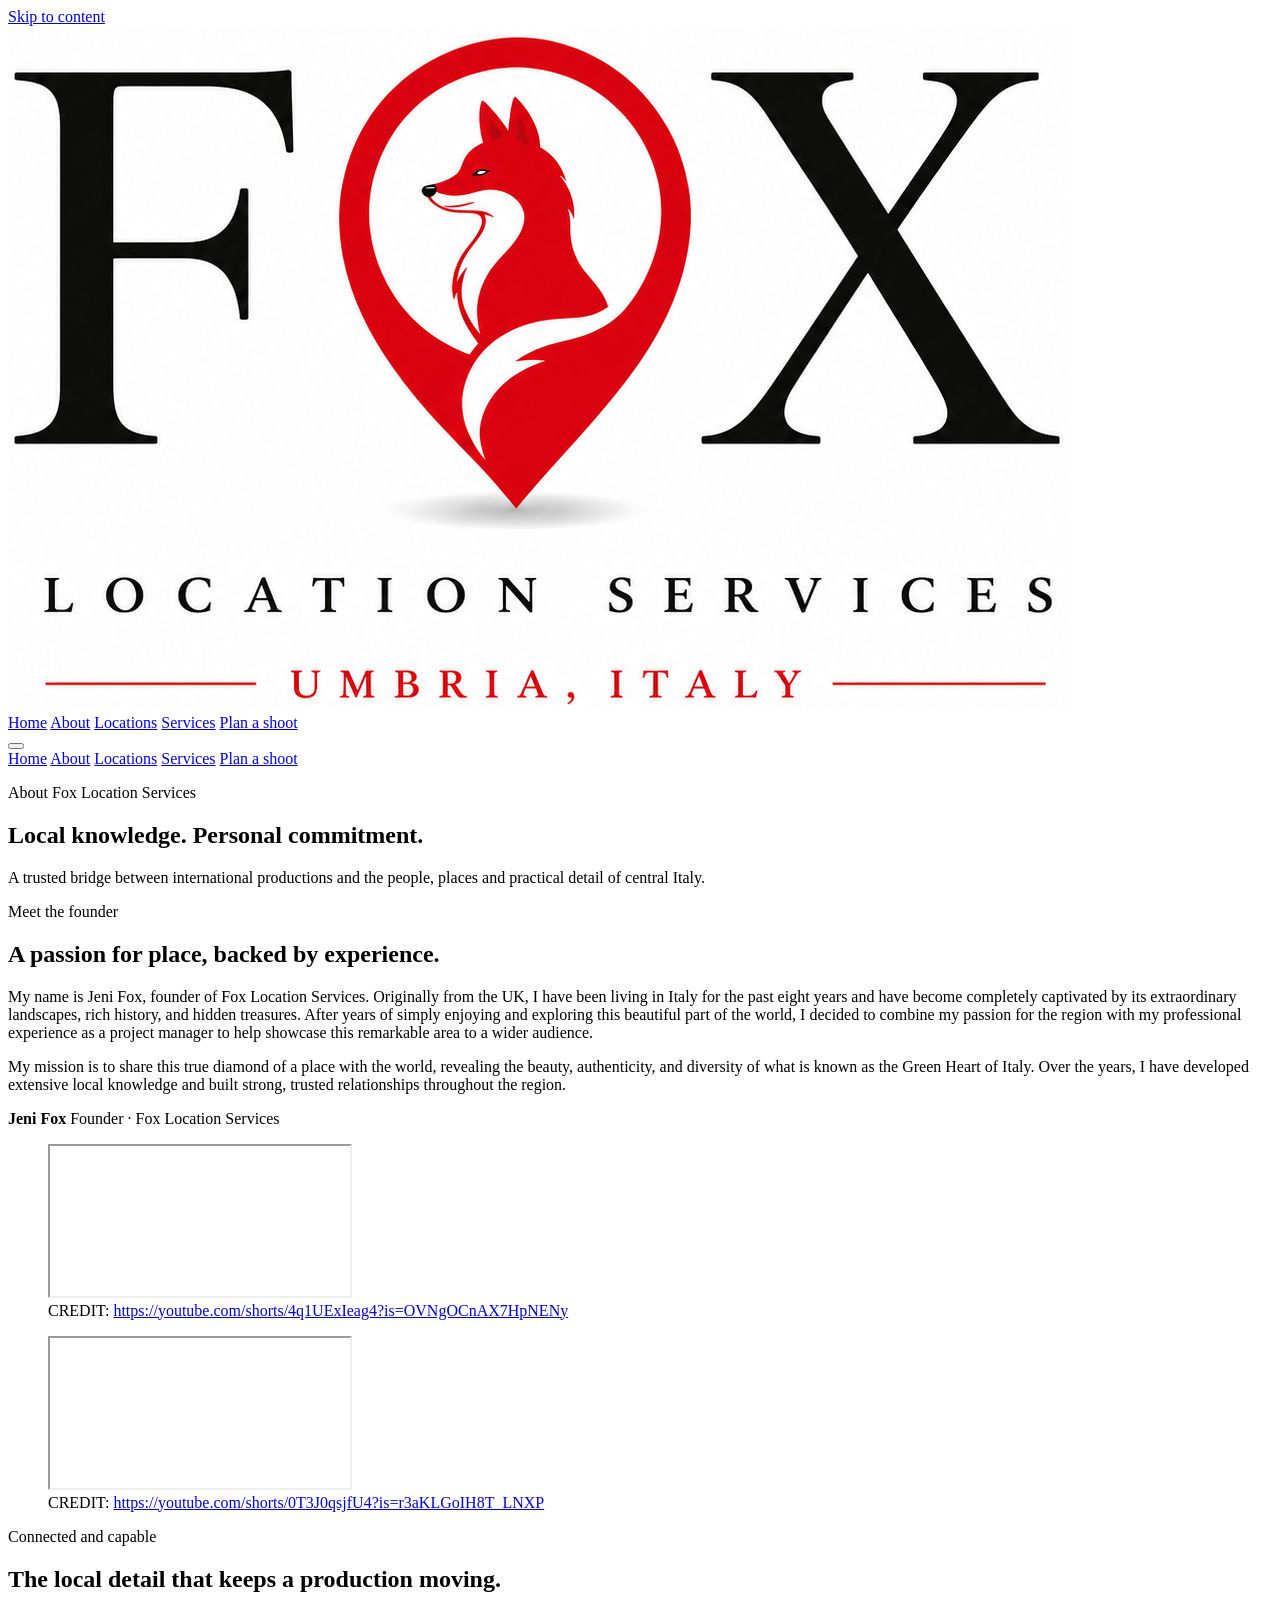
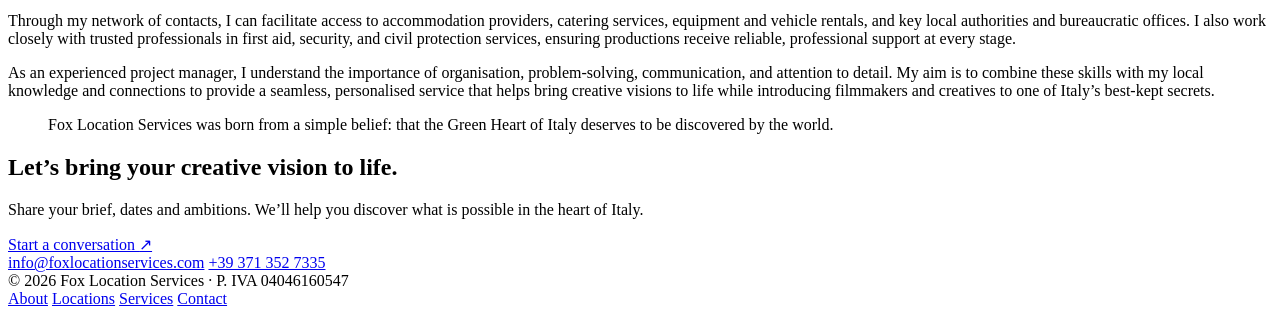
==== commit 6aa5054c: "Replace images with video embeds in about.html" ====
--- a/about.html
+++ b/about.html
@@ -71,16 +71,20 @@
             </div>
           </div>
 
-          <figure class="story-image">
-            <img src="assets/img/about/green-heart-hilltown.jpg" alt="Historic hilltop town surrounded by the green countryside of central Italy" width="1120" height="1400" onerror="this.onerror=null;this.src='MoutainViews.png';">
-            <figcaption>The Green Heart of Italy</figcaption>
+          <figure class="story-image story-video">
+            <div class="video-frame video-frame-portrait">
+              <iframe src="https://www.youtube-nocookie.com/embed/4q1UExIeag4" title="Central Italy location short film one" loading="lazy" referrerpolicy="strict-origin-when-cross-origin" allow="accelerometer; autoplay; clipboard-write; encrypted-media; gyroscope; picture-in-picture; web-share" allowfullscreen></iframe>
+            </div>
+            <figcaption class="video-credit">CREDIT: <a href="https://youtube.com/shorts/4q1UExIeag4?is=OVNgOCnAX7HpNENy" target="_blank" rel="noopener">https://youtube.com/shorts/4q1UExIeag4?is=OVNgOCnAX7HpNENy</a></figcaption>
           </figure>
         </div>
 
         <div class="story-row story-row-image-left">
-          <figure class="story-image">
-            <img src="assets/img/about/location-scouting-umbria.jpg" alt="Stone archway overlooking the Umbrian countryside, with a location notebook and map" width="1120" height="1400" onerror="this.onerror=null;this.src='MoutainViews.png';">
-            <figcaption>Local insight, from first brief to final take</figcaption>
+          <figure class="story-image story-video">
+            <div class="video-frame video-frame-portrait">
+              <iframe src="https://www.youtube-nocookie.com/embed/0T3J0qsjfU4" title="Central Italy location short film two" loading="lazy" referrerpolicy="strict-origin-when-cross-origin" allow="accelerometer; autoplay; clipboard-write; encrypted-media; gyroscope; picture-in-picture; web-share" allowfullscreen></iframe>
+            </div>
+            <figcaption class="video-credit">CREDIT: <a href="https://youtube.com/shorts/0T3J0qsjfU4?is=r3aKLGoIH8T_LNXP" target="_blank" rel="noopener">https://youtube.com/shorts/0T3J0qsjfU4?is=r3aKLGoIH8T_LNXP</a></figcaption>
           </figure>
 
           <div class="story-copy">
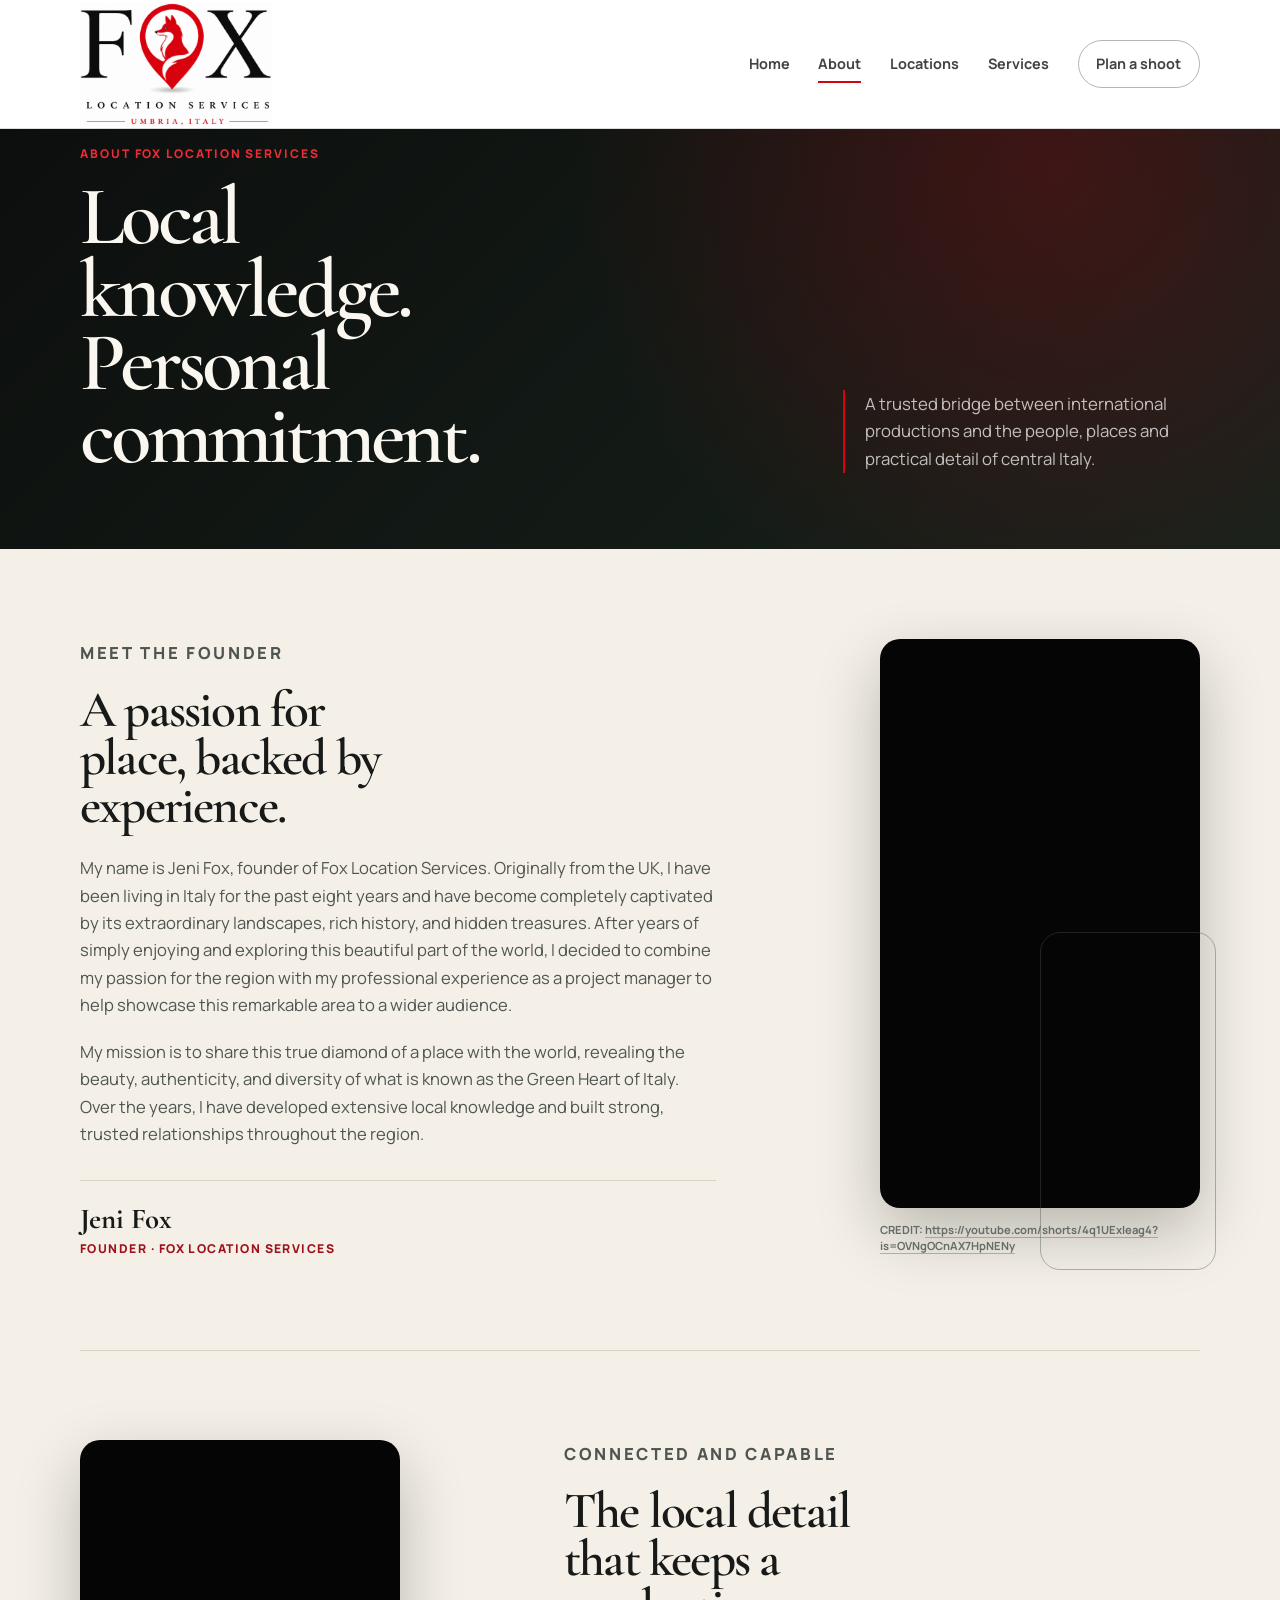
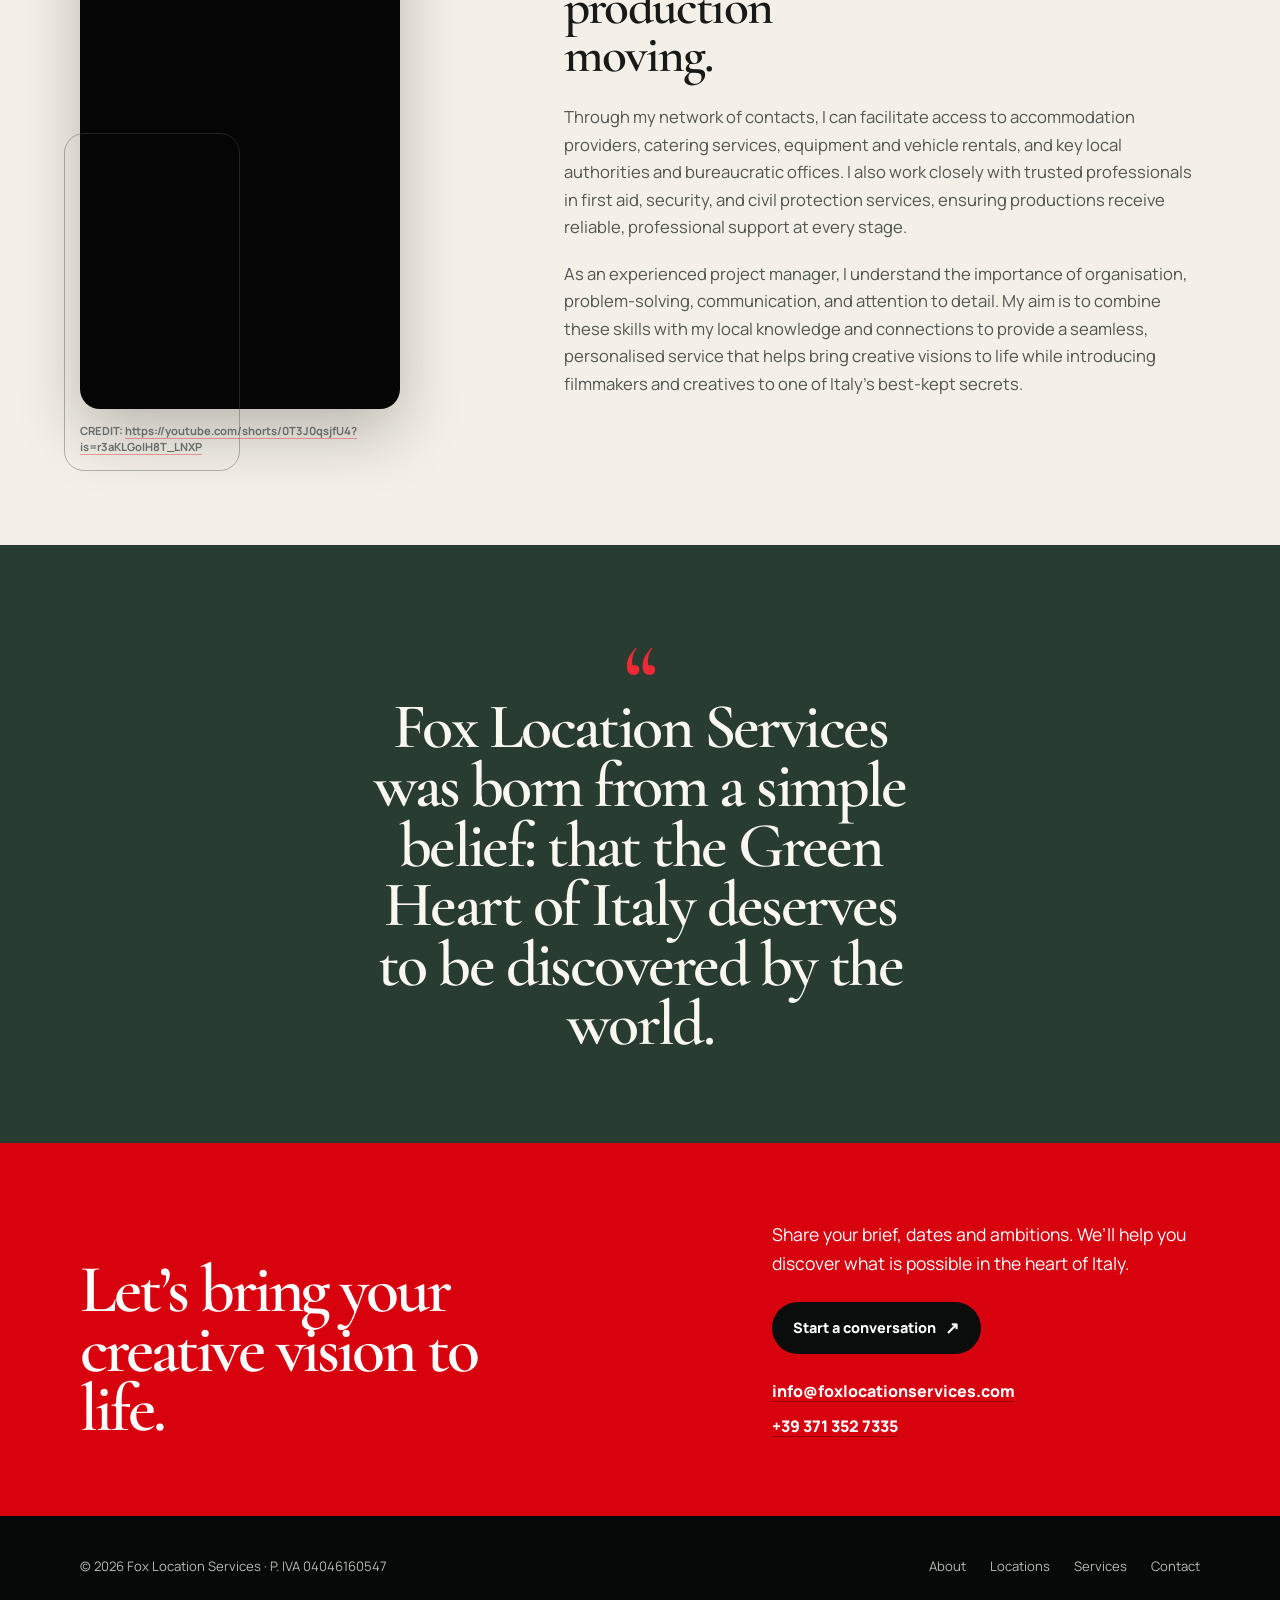
==== commit 2c68bf60: "Update About link references to About.html" ====
--- a/about.html
+++ b/about.html
@@ -25,7 +25,7 @@
 
       <nav class="nav-links" aria-label="Primary navigation">
         <a href="index.html">Home</a>
-        <a href="AboutUs.html" aria-current="page">About</a>
+        <a href="About.html" aria-current="page">About</a>
         <a href="locations.html">Locations</a>
         <a href="index.html#services">Services</a>
         <a class="nav-cta" href="contact.html">Plan a shoot</a>
@@ -38,7 +38,7 @@
 
     <nav class="mobile-menu" id="mobile-menu" aria-label="Mobile navigation" data-mobile-menu>
       <a href="index.html">Home</a>
-      <a href="AboutUs.html" aria-current="page">About</a>
+      <a href="About.html" aria-current="page">About</a>
       <a href="locations.html">Locations</a>
       <a href="index.html#services">Services</a>
       <a href="contact.html">Plan a shoot</a>
@@ -73,7 +73,7 @@
 
           <figure class="story-image story-video">
             <div class="video-frame video-frame-portrait">
-              <iframe src="https://www.youtube-nocookie.com/embed/4q1UExIeag4" title="Central Italy location short film one" loading="lazy" referrerpolicy="strict-origin-when-cross-origin" allow="accelerometer; autoplay; clipboard-write; encrypted-media; gyroscope; picture-in-picture; web-share" allowfullscreen></iframe>
+              <iframe src="https://www.youtube-nocookie.com/embed/4q1UExIeag4?autoplay=1&amp;mute=1&amp;playsinline=1&amp;loop=1&amp;playlist=4q1UExIeag4&amp;rel=0" title="Central Italy location short film one" loading="lazy" referrerpolicy="strict-origin-when-cross-origin" allow="accelerometer; autoplay; clipboard-write; encrypted-media; gyroscope; picture-in-picture; web-share" allowfullscreen></iframe>
             </div>
             <figcaption class="video-credit">CREDIT: <a href="https://youtube.com/shorts/4q1UExIeag4?is=OVNgOCnAX7HpNENy" target="_blank" rel="noopener">https://youtube.com/shorts/4q1UExIeag4?is=OVNgOCnAX7HpNENy</a></figcaption>
           </figure>
@@ -82,7 +82,7 @@
         <div class="story-row story-row-image-left">
           <figure class="story-image story-video">
             <div class="video-frame video-frame-portrait">
-              <iframe src="https://www.youtube-nocookie.com/embed/0T3J0qsjfU4" title="Central Italy location short film two" loading="lazy" referrerpolicy="strict-origin-when-cross-origin" allow="accelerometer; autoplay; clipboard-write; encrypted-media; gyroscope; picture-in-picture; web-share" allowfullscreen></iframe>
+              <iframe src="https://www.youtube-nocookie.com/embed/0T3J0qsjfU4?autoplay=1&amp;mute=1&amp;playsinline=1&amp;loop=1&amp;playlist=0T3J0qsjfU4&amp;rel=0" title="Central Italy location short film two" loading="lazy" referrerpolicy="strict-origin-when-cross-origin" allow="accelerometer; autoplay; clipboard-write; encrypted-media; gyroscope; picture-in-picture; web-share" allowfullscreen></iframe>
             </div>
             <figcaption class="video-credit">CREDIT: <a href="https://youtube.com/shorts/0T3J0qsjfU4?is=r3aKLGoIH8T_LNXP" target="_blank" rel="noopener">https://youtube.com/shorts/0T3J0qsjfU4?is=r3aKLGoIH8T_LNXP</a></figcaption>
           </figure>
@@ -122,7 +122,7 @@
     <div class="container footer-inner">
       <div>© <span id="year"></span> Fox Location Services · P. IVA 04046160547</div>
       <nav class="footer-links" aria-label="Footer navigation">
-        <a href="AboutUs.html">About</a>
+        <a href="About.html">About</a>
         <a href="locations.html">Locations</a>
         <a href="index.html#services">Services</a>
         <a href="contact.html">Contact</a>
--- a/assets/css/styles.css
+++ b/assets/css/styles.css
@@ -1,158 +1,1224 @@
-<!doctype html>
-<html lang="en">
-<head>
-  <meta charset="utf-8">
-  <meta name="viewport" content="width=device-width, initial-scale=1">
-  <meta name="theme-color" content="#0b0d0c">
-
-  <title>About Jeni Fox | Fox Location Services</title>
-  <meta name="description" content="Meet Jeni Fox, founder of Fox Location Services and a trusted local production partner in Umbria, Tuscany and central Italy.">
-
-  <link rel="preconnect" href="https://fonts.googleapis.com">
-  <link rel="preconnect" href="https://fonts.gstatic.com" crossorigin>
-  <link href="https://fonts.googleapis.com/css2?family=Cormorant+Garamond:wght@500;600&family=Manrope:wght@400;600;700;800&display=swap" rel="stylesheet">
-  <link rel="stylesheet" href="assets/css/styles.css">
-</head>
-
-<body>
-  <a class="skip-link" href="#main-content">Skip to content</a>
-
-  <header class="site-header">
-    <div class="container header-inner">
-      <a class="brand" href="index.html" aria-label="Fox Location Services — home">
-        <img class="brand-logo fox" src="assets/img/brand/CastleFox.png" alt="Fox Location Services, Umbria, Italy" width="1060" height="684">
-      </a>
-
-      <nav class="nav-links" aria-label="Primary navigation">
-        <a href="index.html">Home</a>
-        <a href="AboutUs.html" aria-current="page">About</a>
-        <a href="locations.html">Locations</a>
-        <a href="index.html#services">Services</a>
-        <a class="nav-cta" href="contact.html">Plan a shoot</a>
-      </nav>
-
-      <button class="menu-btn" type="button" aria-expanded="false" aria-controls="mobile-menu" aria-label="Open navigation" data-menu-btn>
-        <span class="menu-icon" aria-hidden="true"></span>
-      </button>
-    </div>
-
-    <nav class="mobile-menu" id="mobile-menu" aria-label="Mobile navigation" data-mobile-menu>
-      <a href="index.html">Home</a>
-      <a href="AboutUs.html" aria-current="page">About</a>
-      <a href="locations.html">Locations</a>
-      <a href="index.html#services">Services</a>
-      <a href="contact.html">Plan a shoot</a>
-    </nav>
-  </header>
-
-  <main id="main-content">
-    <section class="about-hero" aria-labelledby="about-page-title">
-      <div class="container about-hero-inner">
-        <div>
-          <p class="eyebrow">About Fox Location Services</p>
-          <h1 id="about-page-title">Local knowledge. Personal commitment.</h1>
-        </div>
-        <p class="about-hero-note">A trusted bridge between international productions and the people, places and practical detail of central Italy.</p>
-      </div>
-    </section>
-
-    <section class="about-story" aria-label="Our story">
-      <div class="container">
-        <div class="story-row story-row-image-right">
-          <div class="story-copy">
-            <p class="eyebrow">Meet the founder</p>
-            <h2>A passion for place, backed by experience.</h2>
-            <p>My name is Jeni Fox, founder of Fox Location Services. Originally from the UK, I have been living in Italy for the past eight years and have become completely captivated by its extraordinary landscapes, rich history, and hidden treasures. After years of simply enjoying and exploring this beautiful part of the world, I decided to combine my passion for the region with my professional experience as a project manager to help showcase this remarkable area to a wider audience.</p>
-            <p>My mission is to share this true diamond of a place with the world, revealing the beauty, authenticity, and diversity of what is known as the Green Heart of Italy. Over the years, I have developed extensive local knowledge and built strong, trusted relationships throughout the region.</p>
-
-            <div class="founder-signoff">
-              <strong>Jeni Fox</strong>
-              <span>Founder · Fox Location Services</span>
-            </div>
-          </div>
-
-          <figure class="story-image">
-            <img src="assets/img/about/green-heart-hilltown.jpg" alt="Historic hilltop town surrounded by the green countryside of central Italy" width="1120" height="1400" onerror="this.onerror=null;this.src='MoutainViews.png';">
-            <figcaption>The Green Heart of Italy</figcaption>
-          </figure>
-        </div>
-
-        <div class="story-row story-row-image-left">
-          <figure class="story-image">
-            <img src="assets/img/about/location-scouting-umbria.jpg" alt="Stone archway overlooking the Umbrian countryside, with a location notebook and map" width="1120" height="1400" onerror="this.onerror=null;this.src='MoutainViews.png';">
-            <figcaption>Local insight, from first brief to final take</figcaption>
-          </figure>
-
-          <div class="story-copy">
-            <p class="eyebrow">Connected and capable</p>
-            <h2>The local detail that keeps a production moving.</h2>
-            <p>Through my network of contacts, I can facilitate access to accommodation providers, catering services, equipment and vehicle rentals, and key local authorities and bureaucratic offices. I also work closely with trusted professionals in first aid, security, and civil protection services, ensuring productions receive reliable, professional support at every stage.</p>
-            <p>As an experienced project manager, I understand the importance of organisation, problem-solving, communication, and attention to detail. My aim is to combine these skills with my local knowledge and connections to provide a seamless, personalised service that helps bring creative visions to life while introducing filmmakers and creatives to one of Italy’s best-kept secrets.</p>
-          </div>
-        </div>
-      </div>
-    </section>
-
-    <section class="belief-band" aria-label="Our founding belief">
-      <div class="container">
-        <blockquote>Fox Location Services was born from a simple belief: that the Green Heart of Italy deserves to be discovered by the world.</blockquote>
-      </div>
-    </section>
-
-    <section class="cta-section" aria-labelledby="about-cta-title">
-      <div class="container cta-grid">
-        <h2 id="about-cta-title">Let’s bring your creative vision to life.</h2>
-        <div class="cta-details">
-          <p>Share your brief, dates and ambitions. We’ll help you discover what is possible in the heart of Italy.</p>
-          <a class="btn btn-dark" href="contact.html">Start a conversation <span class="arrow" aria-hidden="true">↗</span></a>
-          <div class="contact-list">
-            <a href="mailto:info@foxlocationservices.com">info@foxlocationservices.com</a>
-            <a href="tel:+393713527335">+39 371 352 7335</a>
-          </div>
-        </div>
-      </div>
-    </section>
-  </main>
-
-  <footer class="footer">
-    <div class="container footer-inner">
-      <div>© <span id="year"></span> Fox Location Services · P. IVA 04046160547</div>
-      <nav class="footer-links" aria-label="Footer navigation">
-        <a href="AboutUs.html">About</a>
-        <a href="locations.html">Locations</a>
-        <a href="index.html#services">Services</a>
-        <a href="contact.html">Contact</a>
-      </nav>
-    </div>
-  </footer>
-
-  <script>
-    document.getElementById("year").textContent = new Date().getFullYear();
-
-    const menuButton = document.querySelector("[data-menu-btn]");
-    const mobileMenu = document.querySelector("[data-mobile-menu]");
-
-    if (menuButton && mobileMenu) {
-      const closeMenu = () => {
-        menuButton.setAttribute("aria-expanded", "false");
-        menuButton.setAttribute("aria-label", "Open navigation");
-        mobileMenu.classList.remove("is-open");
-        document.body.classList.remove("menu-open");
-      };
-
-      menuButton.addEventListener("click", () => {
-        const isOpen = menuButton.getAttribute("aria-expanded") === "true";
-        menuButton.setAttribute("aria-expanded", String(!isOpen));
-        menuButton.setAttribute("aria-label", isOpen ? "Open navigation" : "Close navigation");
-        mobileMenu.classList.toggle("is-open", !isOpen);
-        document.body.classList.toggle("menu-open", !isOpen);
-      });
-
-      mobileMenu.querySelectorAll("a").forEach((link) => link.addEventListener("click", closeMenu));
-      document.addEventListener("keydown", (event) => {
-        if (event.key === "Escape") closeMenu();
-      });
-    }
-  </script>
-</body>
-</html>
+:root {
+  --ink: #0b0d0c;
+  --ink-soft: #121614;
+  --paper: #f4f0e7;
+  --paper-strong: #fffdf8;
+  --text: #f9f7f0;
+  --muted: #b8b9b3;
+  --line: rgba(255, 255, 255, 0.14);
+  --orange: #d8020f;
+  --orange-light: #f02a34;
+  --green: #283c31;
+  --max-width: 1120px;
+  --radius: 1.25rem;
+  --shadow: 0 1.5rem 4rem rgba(0, 0, 0, 0.24);
+  --sans: "Manrope", "Segoe UI", Arial, sans-serif;
+  --display: "Cormorant Garamond", Georgia, serif;
+}
+
+*,
+*::before,
+*::after {
+  box-sizing: border-box;
+}
+
+html {
+  scroll-behavior: smooth;
+}
+
+body {
+  margin: 0;
+  background: var(--ink);
+  color: var(--text);
+  font-family: var(--sans);
+  font-size: 1rem;
+  line-height: 1.65;
+  -webkit-font-smoothing: antialiased;
+}
+
+body.menu-open {
+  overflow: hidden;
+}
+
+img {
+  display: block;
+  max-width: 100%;
+}
+
+a {
+  color: inherit;
+  text-decoration: none;
+}
+
+button,
+input,
+textarea,
+select {
+  font: inherit;
+}
+
+button,
+a {
+  -webkit-tap-highlight-color: transparent;
+}
+
+:focus-visible {
+  outline: 3px solid var(--orange-light);
+  outline-offset: 4px;
+}
+
+.skip-link {
+  position: fixed;
+  top: 0.75rem;
+  left: 0.75rem;
+  z-index: 999;
+  padding: 0.7rem 1rem;
+  border-radius: 999px;
+  background: var(--paper-strong);
+  color: var(--ink);
+  transform: translateY(-160%);
+  transition: transform 180ms ease;
+}
+
+.skip-link:focus {
+  transform: translateY(0);
+}
+
+.container {
+  width: min(calc(100% - 2.5rem), var(--max-width));
+  margin-inline: auto;
+}
+
+.eyebrow {
+  margin: 0 0 1rem;
+  color: var(--orange-light);
+  font-size: 0.75rem;
+  font-weight: 800;
+  letter-spacing: 0.16em;
+  text-transform: uppercase;
+}
+
+.section {
+  padding-block: clamp(4rem, 7vw, 6.5rem);
+}
+
+.section-light {
+  background: var(--paper);
+  color: #171a18;
+}
+
+.section-header {
+  display: grid;
+  grid-template-columns: minmax(0, 1fr) minmax(18rem, 0.65fr);
+  gap: 2rem;
+  align-items: end;
+  margin-bottom: 3rem;
+}
+
+.section-title {
+  max-width: 16ch;
+  margin: 0;
+  font-family: var(--display);
+  font-size: clamp(2.8rem, 6vw, 5.4rem);
+  font-weight: 600;
+  letter-spacing: -0.035em;
+  line-height: 0.95;
+}
+
+.section-title.small {
+  font-size: clamp(2.35rem, 4vw, 3.7rem);
+}
+
+.lead {
+  max-width: 43rem;
+  margin: 0;
+  color: #555b57;
+  font-size: clamp(1.05rem, 1.8vw, 1.25rem);
+}
+
+.site-header {
+  position: absolute;
+  inset: 0 0 auto;
+  z-index: 20;
+  border-bottom: 1px solid rgba(11, 13, 12, 0.14);
+  background: #fff;
+}
+
+.header-inner {
+  min-height: 8rem;
+  display: flex;
+  align-items: center;
+  justify-content: space-between;
+  gap: 2rem;
+}
+
+.brand {
+  display: inline-flex;
+  align-items: center;
+  gap: 0.7rem;
+  min-width: 0;
+}
+
+.brand-mark {
+  display: grid;
+  width: 3.15rem;
+  height: 3.15rem;
+  place-items: center;
+  border: 1px solid rgba(255, 255, 255, 0.55);
+  border-radius: 50% 50% 46% 54%;
+  color: var(--orange-light);
+  font-family: var(--display);
+  font-size: 1.05rem;
+  font-weight: 600;
+  letter-spacing: 0.05em;
+  transform: rotate(-3deg);
+}
+
+.brand-name {
+  color: white;
+  font-size: 0.76rem;
+  font-weight: 800;
+  letter-spacing: 0.12em;
+  line-height: 1.08;
+  text-transform: uppercase;
+}
+
+.brand-logo {
+  width: auto;
+  object-fit: contain;
+}
+
+.brand-logo.fox {
+  width: 12rem;
+  height: auto;
+  border: 0;
+  border-radius: 0;
+  background: white;
+}
+
+.brand-logo.text {
+  height: 3.2rem;
+  margin-left: -0.35rem;
+}
+
+.nav-links {
+  display: flex;
+  align-items: center;
+  gap: 1.8rem;
+}
+
+.nav-links a {
+  position: relative;
+  color: rgba(11, 13, 12, 0.78);
+  font-size: 0.9rem;
+  font-weight: 700;
+}
+
+.nav-links a:not(.nav-cta)::after {
+  content: "";
+  position: absolute;
+  right: 0;
+  bottom: -0.45rem;
+  left: 0;
+  height: 2px;
+  background: var(--orange);
+  transform: scaleX(0);
+  transform-origin: right;
+  transition: transform 180ms ease;
+}
+
+.nav-links a:hover::after,
+.nav-links a[aria-current="page"]::after {
+  transform: scaleX(1);
+  transform-origin: left;
+}
+
+.nav-cta {
+  padding: 0.7rem 1.1rem;
+  border: 1px solid rgba(11, 13, 12, 0.3);
+  border-radius: 999px;
+  transition: background 180ms ease, color 180ms ease;
+}
+
+.nav-cta:hover {
+  border-color: var(--orange);
+  background: var(--orange);
+  color: white;
+}
+
+.menu-btn {
+  display: none;
+  width: 3rem;
+  height: 3rem;
+  padding: 0;
+  border: 1px solid rgba(11, 13, 12, 0.28);
+  border-radius: 50%;
+  background: transparent;
+  color: var(--ink);
+  cursor: pointer;
+}
+
+.menu-icon,
+.menu-icon::before,
+.menu-icon::after {
+  display: block;
+  width: 1.1rem;
+  height: 1px;
+  margin: auto;
+  background: currentColor;
+  transition: transform 180ms ease;
+}
+
+.menu-icon {
+  position: relative;
+}
+
+.menu-icon::before,
+.menu-icon::after {
+  content: "";
+  position: absolute;
+  left: 0;
+}
+
+.menu-icon::before { top: -0.35rem; }
+.menu-icon::after { top: 0.35rem; }
+
+.menu-btn[aria-expanded="true"] .menu-icon {
+  background: transparent;
+}
+
+.menu-btn[aria-expanded="true"] .menu-icon::before {
+  top: 0;
+  transform: rotate(45deg);
+}
+
+.menu-btn[aria-expanded="true"] .menu-icon::after {
+  top: 0;
+  transform: rotate(-45deg);
+}
+
+.mobile-menu {
+  display: none;
+}
+
+.hero {
+  position: relative;
+  min-height: clamp(38rem, 72svh, 43rem);
+  display: flex;
+  align-items: flex-end;
+  isolation: isolate;
+  overflow: hidden;
+}
+
+.hero-bg {
+  position: absolute;
+  inset: 0;
+  z-index: -2;
+  background-position: center;
+  background-size: cover;
+  transform: scale(1.025);
+}
+
+.hero::before {
+  content: "";
+  position: absolute;
+  inset: 0;
+  z-index: -1;
+  background:
+    linear-gradient(90deg, rgba(4, 6, 5, 0.83) 0%, rgba(4, 6, 5, 0.52) 45%, rgba(4, 6, 5, 0.14) 76%),
+    linear-gradient(0deg, rgba(4, 6, 5, 0.9) 0%, transparent 55%);
+}
+
+.hero-content {
+  width: 100%;
+  padding-block: 10.5rem 3.5rem;
+}
+
+.hero-kicker {
+  display: flex;
+  align-items: center;
+  gap: 0.7rem;
+  margin: 0 0 1.2rem;
+  color: rgba(255, 255, 255, 0.85);
+  font-size: 0.78rem;
+  font-weight: 800;
+  letter-spacing: 0.14em;
+  text-transform: uppercase;
+}
+
+.hero-kicker::before {
+  content: "";
+  width: 2.4rem;
+  height: 2px;
+  background: var(--orange);
+}
+
+.hero h1 {
+  max-width: 15ch;
+  margin: 0;
+  font-family: var(--display);
+  font-size: clamp(4rem, 8.5vw, 7.8rem);
+  font-weight: 600;
+  letter-spacing: -0.045em;
+  line-height: 0.88;
+  text-wrap: balance;
+}
+
+.hero h1.hero-title-long {
+  max-width: 19ch;
+  font-size: clamp(3.15rem, 5.2vw, 5.15rem);
+  line-height: 0.95;
+}
+
+.hero-copy {
+  max-width: 36rem;
+  margin: 1.35rem 0 0;
+  color: rgba(255, 255, 255, 0.78);
+  font-size: clamp(1.05rem, 1.8vw, 1.3rem);
+}
+
+.hero-actions {
+  display: flex;
+  flex-wrap: wrap;
+  gap: 0.8rem;
+  margin-top: 2rem;
+}
+
+.hero-contact-links {
+  display: flex;
+  flex-wrap: wrap;
+  gap: 0.65rem 1.4rem;
+  margin-top: 1.4rem;
+  color: rgba(255, 255, 255, 0.72);
+  font-size: 0.82rem;
+  font-weight: 700;
+}
+
+.hero-contact-links a {
+  border-bottom: 1px solid rgba(255, 255, 255, 0.32);
+  transition: color 180ms ease, border-color 180ms ease;
+}
+
+.hero-contact-links a:hover {
+  border-color: var(--orange-light);
+  color: white;
+}
+
+.btn {
+  display: inline-flex;
+  min-height: 3.25rem;
+  align-items: center;
+  justify-content: center;
+  gap: 0.55rem;
+  padding: 0.8rem 1.3rem;
+  border: 1px solid transparent;
+  border-radius: 999px;
+  font-size: 0.9rem;
+  font-weight: 800;
+  transition: transform 180ms ease, background 180ms ease, border-color 180ms ease;
+}
+
+.btn:hover {
+  transform: translateY(-2px);
+}
+
+.btn-primary {
+  background: var(--orange);
+  color: white;
+}
+
+.btn-primary:hover {
+  background: var(--orange-light);
+}
+
+.btn-secondary {
+  border-color: rgba(255, 255, 255, 0.35);
+  background: rgba(9, 12, 10, 0.35);
+  color: white;
+  backdrop-filter: blur(8px);
+}
+
+.btn-dark {
+  background: var(--ink);
+  color: white;
+}
+
+.arrow {
+  font-size: 1.15em;
+  line-height: 1;
+}
+
+.trust-bar {
+  border-top: 1px solid var(--line);
+  background: #090b0a;
+}
+
+.trust-list {
+  display: grid;
+  grid-template-columns: repeat(4, 1fr);
+  margin: 0;
+  padding: 1.35rem 0;
+  list-style: none;
+}
+
+.trust-list li {
+  padding-inline: 1.25rem;
+  border-right: 1px solid var(--line);
+  color: var(--muted);
+  font-size: 0.78rem;
+  font-weight: 800;
+  letter-spacing: 0.08em;
+  text-align: center;
+  text-transform: uppercase;
+}
+
+.trust-list li:last-child {
+  border: 0;
+}
+
+.positioning-strip {
+  padding-block: clamp(3.25rem, 5vw, 4.75rem);
+  background: var(--ink-soft);
+  text-align: center;
+}
+
+.positioning-strip h2 {
+  max-width: 23ch;
+  margin: 0 auto;
+  font-family: var(--display);
+  font-size: clamp(2.2rem, 4vw, 3.65rem);
+  font-weight: 600;
+  letter-spacing: -0.035em;
+  line-height: 0.98;
+  text-wrap: balance;
+}
+
+.positioning-strip h2 span {
+  color: var(--orange-light);
+}
+
+.intro-grid {
+  display: grid;
+  grid-template-columns: minmax(0, 1.05fr) minmax(20rem, 0.75fr);
+  gap: clamp(3rem, 6vw, 5rem);
+  align-items: start;
+}
+
+.intro-copy p:not(.eyebrow) {
+  max-width: 41rem;
+  color: #4f5651;
+  font-size: 1.05rem;
+}
+
+.intro-copy .lead {
+  margin-bottom: 1.5rem;
+  color: #2f3531;
+  font-size: clamp(1.1rem, 1.8vw, 1.3rem);
+  font-weight: 600;
+}
+
+.feature-panel {
+  position: relative;
+  padding: 1.75rem;
+  border-radius: var(--radius);
+  background: var(--green);
+  color: white;
+  box-shadow: var(--shadow);
+}
+
+.feature-panel::before {
+  content: "Local / On set";
+  position: absolute;
+  top: 1.4rem;
+  right: 1.4rem;
+  color: rgba(255, 255, 255, 0.42);
+  font-size: 0.66rem;
+  font-weight: 800;
+  letter-spacing: 0.14em;
+  text-transform: uppercase;
+}
+
+.feature-panel h3 {
+  max-width: 12ch;
+  margin: 3rem 0 0.75rem;
+  font-family: var(--display);
+  font-size: 2rem;
+  line-height: 1;
+}
+
+.feature-panel > p {
+  color: rgba(255, 255, 255, 0.7);
+}
+
+.check-list {
+  margin: 1.8rem 0 0;
+  padding: 0;
+  list-style: none;
+}
+
+.check-list li {
+  display: flex;
+  gap: 0.8rem;
+  padding-block: 0.8rem;
+  border-top: 1px solid rgba(255, 255, 255, 0.14);
+}
+
+.check-list li::before {
+  content: "✓";
+  color: var(--orange-light);
+  font-weight: 900;
+}
+
+.services-grid {
+  display: grid;
+  grid-template-columns: repeat(3, 1fr);
+  gap: 1px;
+  border: 1px solid rgba(255, 255, 255, 0.13);
+  border-radius: var(--radius);
+  background: rgba(255, 255, 255, 0.13);
+  overflow: hidden;
+}
+
+.service-card {
+  min-height: 18rem;
+  display: flex;
+  flex-direction: column;
+  padding: clamp(1.5rem, 3vw, 2.4rem);
+  background: var(--ink-soft);
+}
+
+.service-number {
+  color: var(--orange-light);
+  font-size: 0.72rem;
+  font-weight: 800;
+  letter-spacing: 0.12em;
+}
+
+.service-card h3 {
+  max-width: 8ch;
+  margin: auto 0 1rem;
+  font-family: var(--display);
+  font-size: clamp(2rem, 3vw, 2.75rem);
+  font-weight: 600;
+  line-height: 0.95;
+}
+
+.service-card p {
+  margin: 0;
+  color: var(--muted);
+}
+
+.video-grid {
+  display: grid;
+  grid-template-columns: repeat(2, minmax(0, 1fr));
+  gap: 1.5rem;
+}
+
+.video-card {
+  min-width: 0;
+  margin: 0;
+}
+
+.video-frame {
+  position: relative;
+  aspect-ratio: 16 / 9;
+  overflow: hidden;
+  border-radius: var(--radius);
+  background: #050505;
+  box-shadow: var(--shadow);
+}
+
+.video-frame iframe {
+  position: absolute;
+  inset: 0;
+  width: 100%;
+  height: 100%;
+  border: 0;
+}
+
+.video-frame-portrait {
+  aspect-ratio: 9 / 16;
+}
+
+.video-credit {
+  margin-top: 0.85rem;
+  color: #666d68;
+  font-size: 0.7rem;
+  font-weight: 800;
+  letter-spacing: 0;
+  line-height: 1.45;
+  text-transform: none;
+  overflow-wrap: anywhere;
+}
+
+.video-credit a {
+  text-decoration: underline;
+  text-decoration-color: rgba(216, 2, 15, 0.35);
+  text-underline-offset: 0.2rem;
+}
+
+.video-credit a:hover {
+  color: var(--orange);
+}
+
+.location-band {
+  position: relative;
+  min-height: 30rem;
+  display: flex;
+  align-items: flex-end;
+  isolation: isolate;
+  background: url("../../MoutainViews.png") center / cover no-repeat;
+}
+
+.location-band::before {
+  content: "";
+  position: absolute;
+  inset: 0;
+  z-index: -1;
+  background: linear-gradient(0deg, rgba(5, 7, 6, 0.93), rgba(5, 7, 6, 0.12) 75%);
+}
+
+.location-content {
+  width: 100%;
+  display: flex;
+  align-items: end;
+  justify-content: space-between;
+  gap: 2rem;
+  padding-block: 4rem;
+}
+
+.location-content h2 {
+  max-width: 13ch;
+  margin: 0;
+  font-family: var(--display);
+  font-size: clamp(2.8rem, 5vw, 4.4rem);
+  font-weight: 600;
+  letter-spacing: -0.035em;
+  line-height: 0.94;
+}
+
+.process-grid {
+  display: grid;
+  grid-template-columns: repeat(3, 1fr);
+  gap: 1.75rem;
+  margin-top: 2.5rem;
+}
+
+.process-step {
+  padding-top: 1.3rem;
+  border-top: 2px solid #d4cfc4;
+}
+
+.process-step span {
+  color: #a8000b;
+  font-size: 0.72rem;
+  font-weight: 900;
+  letter-spacing: 0.12em;
+}
+
+.process-step h3 {
+  margin: 1.7rem 0 0.65rem;
+  font-family: var(--display);
+  font-size: 2rem;
+  line-height: 1;
+}
+
+.process-step p {
+  margin: 0;
+  color: #5e635f;
+}
+
+.cta-section {
+  padding-block: clamp(4rem, 6vw, 5.5rem);
+  background: var(--orange);
+  color: white;
+}
+
+.cta-grid {
+  display: grid;
+  grid-template-columns: 1.1fr 0.8fr;
+  gap: clamp(3rem, 8vw, 8rem);
+  align-items: end;
+}
+
+.cta-grid h2 {
+  max-width: 13ch;
+  margin: 0;
+  font-family: var(--display);
+  font-size: clamp(3rem, 5.3vw, 4.8rem);
+  font-weight: 600;
+  letter-spacing: -0.045em;
+  line-height: 0.88;
+}
+
+.cta-details p {
+  max-width: 34rem;
+  margin: 0 0 1.5rem;
+  font-size: 1.1rem;
+}
+
+.contact-list {
+  display: grid;
+  gap: 0.5rem;
+  margin-top: 1.5rem;
+}
+
+.contact-list a {
+  width: fit-content;
+  font-weight: 800;
+  text-decoration: underline;
+  text-decoration-color: rgba(27, 14, 8, 0.35);
+  text-underline-offset: 0.25rem;
+}
+
+.contact-facts {
+  display: grid;
+  grid-template-columns: repeat(2, minmax(0, 1fr));
+  gap: 1px;
+  margin-top: 2rem;
+  overflow: hidden;
+  border: 1px solid rgba(27, 14, 8, 0.2);
+  border-radius: 1rem;
+  background: rgba(27, 14, 8, 0.2);
+}
+
+.contact-fact {
+  min-width: 0;
+  padding: 1rem;
+  background: rgba(255, 255, 255, 0.16);
+}
+
+.contact-fact span {
+  display: block;
+  margin-bottom: 0.2rem;
+  font-size: 0.65rem;
+  font-weight: 900;
+  letter-spacing: 0.12em;
+  text-transform: uppercase;
+}
+
+.contact-fact strong,
+.contact-fact a {
+  display: block;
+  overflow-wrap: anywhere;
+  font-size: 0.85rem;
+  font-weight: 800;
+}
+
+.footer {
+  padding-block: 2.5rem;
+  background: #070908;
+  color: var(--muted);
+  font-size: 0.82rem;
+}
+
+.footer-inner {
+  display: flex;
+  align-items: center;
+  justify-content: space-between;
+  gap: 2rem;
+}
+
+.footer-links {
+  display: flex;
+  flex-wrap: wrap;
+  gap: 1.5rem;
+}
+
+.footer a:hover {
+  color: white;
+}
+
+/* About page */
+.about-hero {
+  padding-block: 9rem clamp(4rem, 6vw, 5.25rem);
+  background:
+    radial-gradient(circle at 82% 30%, rgba(216, 2, 15, 0.22), transparent 30rem),
+    linear-gradient(135deg, #0b0d0c 0%, #18221c 100%);
+}
+
+.about-hero-inner {
+  display: grid;
+  grid-template-columns: minmax(0, 1fr) minmax(18rem, 0.5fr);
+  gap: 3rem;
+  align-items: end;
+}
+
+.about-hero h1 {
+  max-width: 11ch;
+  margin: 0;
+  font-family: var(--display);
+  font-size: clamp(3.5rem, 6.5vw, 5.75rem);
+  font-weight: 600;
+  letter-spacing: -0.045em;
+  line-height: 0.88;
+}
+
+.about-hero-note {
+  max-width: 27rem;
+  margin: 0;
+  padding-left: 1.25rem;
+  border-left: 2px solid var(--orange);
+  color: rgba(255, 255, 255, 0.72);
+  font-size: 1.05rem;
+}
+
+.about-story {
+  background: var(--paper);
+  color: #171a18;
+}
+
+.story-row {
+  display: grid;
+  gap: clamp(3rem, 7vw, 5.75rem);
+  align-items: start;
+  padding-block: clamp(4.5rem, 7vw, 6.5rem);
+}
+
+.story-row-image-right {
+  grid-template-columns: minmax(0, 1fr) minmax(17rem, 0.62fr);
+}
+
+.story-row-image-left {
+  grid-template-columns: minmax(17rem, 0.62fr) minmax(0, 1fr);
+}
+
+.story-row + .story-row {
+  border-top: 1px solid #d8d2c7;
+}
+
+.story-row-image-right .story-image {
+  grid-column: 2;
+  grid-row: 1;
+}
+
+.story-row-image-right .story-copy {
+  grid-column: 1;
+  grid-row: 1;
+}
+
+.story-image {
+  position: relative;
+  width: 100%;
+  max-width: 27rem;
+  margin: 0;
+}
+
+.story-video {
+  max-width: 20rem;
+}
+
+.story-row-image-right .story-image {
+  justify-self: end;
+}
+
+.story-image::after {
+  content: "";
+  position: absolute;
+  right: -1rem;
+  bottom: -1rem;
+  width: 55%;
+  height: 55%;
+  z-index: 0;
+  border: 1px solid rgba(72, 84, 76, 0.4);
+  border-radius: var(--radius);
+}
+
+.story-row-image-left .story-image::after {
+  right: auto;
+  left: -1rem;
+}
+
+.story-image img {
+  position: relative;
+  z-index: 1;
+  width: 100%;
+  aspect-ratio: 4 / 5;
+  border-radius: var(--radius);
+  object-fit: cover;
+  box-shadow: var(--shadow);
+}
+
+.story-image figcaption {
+  position: relative;
+  z-index: 2;
+  margin-top: 1rem;
+  color: #747972;
+  font-size: 0.75rem;
+  font-weight: 700;
+  letter-spacing: 0.1em;
+  text-transform: uppercase;
+}
+
+.story-image .video-credit {
+  margin-top: 0.85rem;
+  color: #666d68;
+  font-size: 0.7rem;
+  letter-spacing: 0;
+  line-height: 1.45;
+  text-transform: none;
+}
+
+.story-copy h2 {
+  max-width: 13ch;
+  margin: 0 0 1.5rem;
+  font-family: var(--display);
+  font-size: clamp(2.55rem, 4vw, 3.8rem);
+  font-weight: 600;
+  letter-spacing: -0.035em;
+  line-height: 0.94;
+}
+
+.story-copy p {
+  max-width: 43rem;
+  margin: 0 0 1.2rem;
+  color: #4f5651;
+  font-size: 1.04rem;
+}
+
+.story-copy p:last-child {
+  margin-bottom: 0;
+}
+
+.founder-signoff {
+  margin-top: 2rem;
+  padding-top: 1.5rem;
+  border-top: 1px solid #d8d2c7;
+}
+
+.founder-signoff strong {
+  display: block;
+  color: #171a18;
+  font-family: var(--display);
+  font-size: 1.8rem;
+  line-height: 1;
+}
+
+.founder-signoff span {
+  color: #9f1019;
+  font-size: 0.76rem;
+  font-weight: 800;
+  letter-spacing: 0.12em;
+  text-transform: uppercase;
+}
+
+.belief-band {
+  padding-block: clamp(4.5rem, 7vw, 6.5rem);
+  background: var(--green);
+  text-align: center;
+}
+
+.belief-band blockquote {
+  max-width: 18ch;
+  margin: 0 auto;
+  font-family: var(--display);
+  font-size: clamp(2.7rem, 5vw, 4.8rem);
+  font-weight: 600;
+  letter-spacing: -0.04em;
+  line-height: 0.93;
+}
+
+.belief-band blockquote::before {
+  content: "“";
+  display: block;
+  height: 0.65em;
+  color: var(--orange-light);
+  font-size: 1.5em;
+}
+
+@media (max-width: 900px) {
+  .nav-links {
+    display: none;
+  }
+
+  .menu-btn {
+    display: block;
+  }
+
+  .mobile-menu {
+    position: fixed;
+    inset: 0;
+    z-index: -1;
+    display: flex;
+    flex-direction: column;
+    justify-content: center;
+    gap: 0.4rem;
+    padding: 7rem 1.25rem 2rem;
+    background: rgba(8, 11, 9, 0.98);
+    opacity: 0;
+    pointer-events: none;
+    transform: translateY(-1rem);
+    transition: opacity 180ms ease, transform 180ms ease;
+  }
+
+  .mobile-menu.is-open {
+    opacity: 1;
+    pointer-events: auto;
+    transform: translateY(0);
+  }
+
+  .mobile-menu a {
+    padding: 0.75rem 0;
+    border-bottom: 1px solid var(--line);
+    font-family: var(--display);
+    font-size: clamp(2.2rem, 11vw, 4rem);
+    line-height: 1;
+  }
+
+  .section-header,
+  .intro-grid,
+  .cta-grid,
+  .about-hero-inner,
+  .story-row {
+    grid-template-columns: 1fr;
+  }
+
+  .story-row-image-right .story-image,
+  .story-row-image-right .story-copy {
+    grid-column: auto;
+    grid-row: auto;
+  }
+
+  .story-row-image-right .story-copy {
+    order: 1;
+  }
+
+  .story-row-image-right .story-image {
+    order: 2;
+  }
+
+  .story-image {
+    width: min(100%, 34rem);
+  }
+
+  .story-row-image-right .story-image {
+    margin-left: auto;
+  }
+
+  .services-grid {
+    grid-template-columns: 1fr;
+  }
+
+  .video-grid {
+    grid-template-columns: 1fr;
+  }
+
+  .service-card {
+    min-height: 18rem;
+  }
+
+  .trust-list {
+    grid-template-columns: repeat(2, 1fr);
+  }
+
+  .trust-list li:nth-child(2) {
+    border-right: 0;
+  }
+
+  .trust-list li:nth-child(-n + 2) {
+    border-bottom: 1px solid var(--line);
+  }
+}
+
+@media (max-width: 640px) {
+  .container {
+    width: min(calc(100% - 2rem), var(--max-width));
+  }
+
+  .header-inner {
+    min-height: 6rem;
+  }
+
+  .brand-logo.fox {
+    width: 8.75rem;
+    height: auto;
+  }
+
+  .brand-logo.text {
+    height: 2.45rem;
+  }
+
+  .brand-mark {
+    width: 2.8rem;
+    height: 2.8rem;
+  }
+
+  .hero {
+    min-height: 39rem;
+  }
+
+  .hero-content {
+    padding-block: 9.25rem 3rem;
+  }
+
+  .hero h1 {
+    font-size: clamp(3.35rem, 16vw, 5rem);
+  }
+
+  .hero h1.hero-title-long {
+    font-size: clamp(2.85rem, 11.5vw, 3.8rem);
+  }
+
+  .about-hero {
+    padding-block: 8rem 3.75rem;
+  }
+
+  .about-hero h1 {
+    font-size: clamp(3.1rem, 14vw, 4.5rem);
+  }
+
+  .story-image::after {
+    right: -0.45rem;
+    bottom: -0.45rem;
+  }
+
+  .story-row-image-left .story-image::after {
+    left: -0.45rem;
+  }
+
+  .hero-actions,
+  .hero-actions .btn {
+    width: 100%;
+  }
+
+  .hero-contact-links {
+    align-items: flex-start;
+    flex-direction: column;
+  }
+
+  .trust-list li {
+    padding: 0.85rem 0.5rem;
+    font-size: 0.66rem;
+  }
+
+  .location-content {
+    align-items: stretch;
+    flex-direction: column;
+  }
+
+  .process-grid {
+    grid-template-columns: 1fr;
+  }
+
+  .contact-facts {
+    grid-template-columns: 1fr;
+  }
+
+  .footer-inner {
+    align-items: flex-start;
+    flex-direction: column;
+  }
+}
+
+@media (prefers-reduced-motion: reduce) {
+  html {
+    scroll-behavior: auto;
+  }
+
+  *,
+  *::before,
+  *::after {
+    scroll-behavior: auto !important;
+    transition-duration: 0.01ms !important;
+  }
+}
